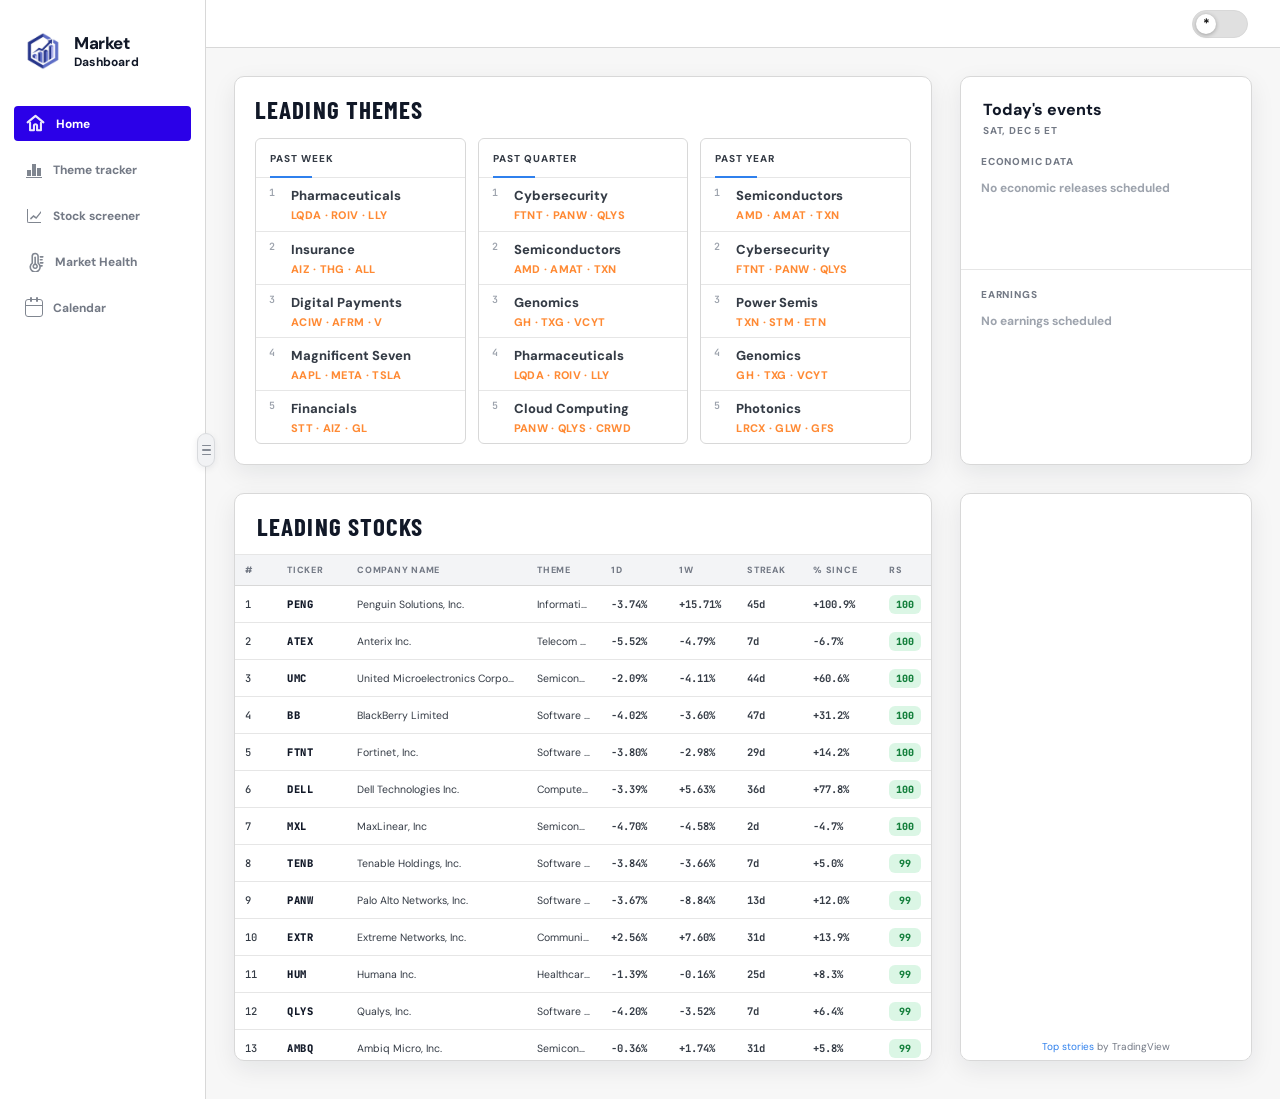
==== index.html @ 35fba8a3 "fix(screener): remove excluded tickers" ====
<!DOCTYPE html>
<html lang="en" data-theme="light">
<head>
<meta charset="UTF-8">
<meta name="viewport" content="width=device-width, initial-scale=1.0">
<meta name="google-site-verification" content="LbVttXAPUx-YQY3bLS6HI0AAT1cbwkWnc3Q8SJW52f8" />
<title>Market Dashboard</title>
<link rel="icon" type="image/x-icon" href="favicon.ico">
<link rel="icon" type="image/png" sizes="32x32" href="favicon-32x32.png">
<link rel="apple-touch-icon" sizes="180x180" href="apple-touch-icon.png">
<link href="https://fonts.googleapis.com/css2?family=Barlow+Condensed:wght@600;700&family=DM+Sans:opsz,wght@9..40,400;9..40,500;9..40,600;9..40,700;9..40,800&family=JetBrains+Mono:wght@400;500;600;700&display=swap" rel="stylesheet">
<script type="module" src="https://widgets.tradingview-widget.com/w/en/tv-ticker-tape.js"></script>
<script>
(function(){try{const t=localStorage.getItem('dashboardTheme');if(t)document.documentElement.setAttribute('data-theme',t);}catch(e){}})();
</script>
<style>
:root,[data-theme="dark"]{
  --bg:#050505;--shell:#000;--page:#0a0a0a;--card:#222;--card2:#242424;--card-hover:#292929;
  --bdr:#333;--bdr2:#2b2b2b;--bdr3:#3a3a3a;--t1:#f5f5f5;--t2:#c8c8c8;--t3:#8a8a8a;--t4:#5e5e5e;
  --accent:#2b00f5;--accent2:#2f80ed;--orange:#ff8a34;--green:#77e58a;--green2:#22c55e;--red:#ff5a66;--yellow:#c7f000;
  --shadow:rgba(0,0,0,.38);--chart-grid:#363636;
}
[data-theme="light"]{
  --bg:#f5f5f5;--shell:#ffffff;--page:#f7f7f7;--card:#ffffff;--card2:#ffffff;--card-hover:#fbfbfb;
  --bdr:#d8d8d8;--bdr2:#e6e6e6;--bdr3:#cfcfcf;--t1:#111827;--t2:#343b45;--t3:#737985;--t4:#9da3ad;
  --accent:#2b00e8;--accent2:#2f80ed;--orange:#ff8a34;--green:#22c55e;--green2:#15803d;--red:#ff3b4f;--yellow:#9ac400;
  --shadow:rgba(15,23,42,.08);--chart-grid:#e2e5e9;
}
:root,[data-theme="dark"]{--mobile-bg:#0a0a0a;--mobile-card:#111;--mobile-card-hover:#141414;--mobile-bdr:#1f1f1f;--mobile-bdr-hover:#333;--mobile-t1:#e8e8e8;--mobile-t2:#888;--mobile-t3:#666;--mobile-t4:#444}
[data-theme="light"]{--mobile-bg:#f7f7f8;--mobile-card:#fff;--mobile-card-hover:#f3f4f6;--mobile-bdr:#e5e7eb;--mobile-bdr-hover:#d1d5db;--mobile-t1:#111827;--mobile-t2:#4b5563;--mobile-t3:#6b7280;--mobile-t4:#9ca3af}
*{margin:0;padding:0;box-sizing:border-box}
html{background:var(--bg)}
body{min-height:100vh;background:var(--page);color:var(--t1);font-family:'DM Sans',-apple-system,BlinkMacSystemFont,sans-serif;font-size:12px;transition:background .2s,color .2s}
a{color:inherit;text-decoration:none}
button{font:inherit}
.app{display:grid;grid-template-columns:206px minmax(0,1fr);min-height:100vh;background:var(--page);transition:grid-template-columns .28s ease}
.sidebar{position:relative;background:var(--shell);border-right:1px solid var(--bdr);padding:32px 14px;display:flex;flex-direction:column;gap:36px;transition:padding .28s ease}
.brand{display:flex;align-items:center;gap:12px;padding:0 10px}
.brand-logo{width:38px;height:38px;border-radius:6px;object-fit:contain;flex:0 0 auto}
.brand-name{display:flex;flex-direction:column;color:var(--t1);line-height:1;max-width:120px;opacity:1;overflow:hidden;white-space:nowrap;transition:max-width .2s ease,opacity .16s ease,transform .2s ease}
.brand-name-main{font-size:17px;font-weight:800;letter-spacing:-.4px}
.brand-name-sub{font-size:12px;font-weight:700;letter-spacing:.2px;margin-top:4px}
.nav{display:flex;flex-direction:column;gap:11px}
.nav-link{position:relative;height:35px;border-radius:4px;display:flex;align-items:center;gap:10px;padding:0 11px;color:var(--t3);font-size:12px;font-weight:700;transition:background .15s,color .15s}
.nav-link:hover{background:var(--card-hover);color:var(--t1)}
.nav-link.active{background:var(--accent);color:#fff}
.nav-icon{width:18px;height:18px;position:relative;opacity:.9;flex:0 0 auto;color:currentColor}
.nav-icon.home{width:21px;height:21px;background:currentColor;-webkit-mask:url("data:image/svg+xml,%3Csvg xmlns='http://www.w3.org/2000/svg' viewBox='0 0 24 24' fill='none' stroke='black' stroke-width='2.4' stroke-linecap='round' stroke-linejoin='round'%3E%3Cpath d='M3 10.7 12 3.3l9 7.4'/%3E%3Cpath d='M5.8 11.2v8.5h4.4v-5a1.8 1.8 0 0 1 3.6 0v5h4.4v-8.5'/%3E%3C/svg%3E") center/contain no-repeat;mask:url("data:image/svg+xml,%3Csvg xmlns='http://www.w3.org/2000/svg' viewBox='0 0 24 24' fill='none' stroke='black' stroke-width='2.4' stroke-linecap='round' stroke-linejoin='round'%3E%3Cpath d='M3 10.7 12 3.3l9 7.4'/%3E%3Cpath d='M5.8 11.2v8.5h4.4v-5a1.8 1.8 0 0 1 3.6 0v5h4.4v-8.5'/%3E%3C/svg%3E") center/contain no-repeat}
.nav-icon.home:before,.nav-icon.home:after{content:none}
.nav-icon.theme:before{content:"";position:absolute;inset:2px 2px 3px;background:linear-gradient(currentColor,currentColor) 0 7px/4px 6px no-repeat,linear-gradient(currentColor,currentColor) 5px 1px/4px 12px no-repeat,linear-gradient(currentColor,currentColor) 10px 5px/4px 8px no-repeat}
.nav-icon.theme:after{content:"";position:absolute;left:1px;right:1px;bottom:1px;border-top:1.6px solid currentColor}
.nav-icon.stock:before{content:"";position:absolute;left:2px;top:2px;width:13px;height:13px;border-left:1.6px solid currentColor;border-bottom:1.6px solid currentColor;border-radius:0 0 0 2px}
.nav-icon.stock:after{content:"";position:absolute;left:5px;top:4px;width:11px;height:10px;background:currentColor;clip-path:polygon(0 78%,32% 44%,56% 65%,100% 6%,100% 25%,57% 86%,32% 64%,8% 93%)}
.nav-icon.health{width:20px;height:20px;background:currentColor;-webkit-mask:url("data:image/svg+xml,%3Csvg xmlns='http://www.w3.org/2000/svg' viewBox='0 0 24 24' fill='none' stroke='black' stroke-width='1.9' stroke-linecap='round' stroke-linejoin='round'%3E%3Cpath d='M8.7 13.3V5.2a3.5 3.5 0 0 1 7 0v8.1a5.9 5.9 0 1 1-7 0Z'/%3E%3Cpath d='M12.2 14.8V6.2'/%3E%3Cpath d='M12.2 14.8a2.35 2.35 0 1 0 .1 0'/%3E%3Cpath d='M18.4 5.8h3'/%3E%3Cpath d='M18.4 9.4h2.1'/%3E%3Cpath d='M18.4 13h3'/%3E%3Cpath d='M18.4 16.6h2.1'/%3E%3C/svg%3E") center/contain no-repeat;mask:url("data:image/svg+xml,%3Csvg xmlns='http://www.w3.org/2000/svg' viewBox='0 0 24 24' fill='none' stroke='black' stroke-width='1.9' stroke-linecap='round' stroke-linejoin='round'%3E%3Cpath d='M8.7 13.3V5.2a3.5 3.5 0 0 1 7 0v8.1a5.9 5.9 0 1 1-7 0Z'/%3E%3Cpath d='M12.2 14.8V6.2'/%3E%3Cpath d='M12.2 14.8a2.35 2.35 0 1 0 .1 0'/%3E%3Cpath d='M18.4 5.8h3'/%3E%3Cpath d='M18.4 9.4h2.1'/%3E%3Cpath d='M18.4 13h3'/%3E%3Cpath d='M18.4 16.6h2.1'/%3E%3C/svg%3E") center/contain no-repeat}
.nav-icon.health:before,.nav-icon.health:after{content:none}
.nav-icon.calendar{border:1.6px solid currentColor;border-radius:3px;box-sizing:border-box;margin:0}
.nav-icon.calendar:before{content:"";position:absolute;left:4px;top:-3px;width:2px;height:5px;border-radius:2px;background:currentColor;box-shadow:6px 0 currentColor}
.nav-icon.calendar:after{content:"";position:absolute;left:0;right:0;top:5px;border-top:1.6px solid currentColor}
.main{min-width:0;display:flex;flex-direction:column}
.topbar{height:48px;border-bottom:1px solid var(--bdr);background:var(--shell);display:flex;align-items:center;padding:0 32px;gap:24px}
.ticker-tape-wrap{flex:1;min-width:0;height:100%;display:flex;align-items:center;overflow:hidden}
.ticker-tape-wrap tv-ticker-tape{display:block}
.pill-toggle{position:relative;width:56px;height:28px;border-radius:999px;border:1px solid var(--bdr);cursor:pointer;background:#0f0f0f;transition:background .25s ease;flex-shrink:0}
[data-theme="light"] .pill-toggle{background:#e0e0e0}
.pill-toggle .knob{position:absolute;top:3px;width:20px;height:20px;border-radius:50%;background:#fff;display:flex;align-items:center;justify-content:center;font-size:12px;line-height:1;transition:left .25s ease;box-shadow:0 1px 4px rgba(0,0,0,.3);left:31px;color:#111}
[data-theme="light"] .pill-toggle .knob{left:3px}
.pill-toggle .knob::before{content:"*";font-weight:800;font-size:13px}
.content{padding:28px 28px 38px;max-width:1440px;width:100%;margin:0 auto}
.dashboard-grid{display:grid;grid-template-columns:minmax(0,1fr) 292px;gap:28px;align-items:stretch}
.main-col,.side-col{display:flex;flex-direction:column;gap:26px;min-width:0}
.summary-grid{height:100%}
.card{background:var(--card);border:1px solid var(--bdr);border-radius:10px;box-shadow:0 8px 24px var(--shadow);min-width:0}
.card-pad{padding:22px 22px 18px}
.card-title{font-size:16px;font-weight:800;letter-spacing:-.1px;color:var(--t1)}
.card-subtitle{font-size:10px;color:var(--t3);font-weight:700;text-transform:uppercase;letter-spacing:.8px;margin-top:4px}
.dashboard-section-title{font-family:'Barlow Condensed','DM Sans',sans-serif;font-size:25px;font-weight:700;line-height:1;text-transform:uppercase;letter-spacing:1.1px;color:var(--t1)}
.themes-card{height:100%;padding:20px;overflow:hidden}
.theme-period-grid{display:grid;grid-template-columns:repeat(3,minmax(0,1fr));gap:12px;margin-top:16px}
.theme-period{min-width:0;border:1px solid var(--bdr);border-radius:6px;background:var(--card2);overflow:hidden}
.theme-period-title{position:relative;padding:13px 14px 12px;color:var(--t2);font-size:10px;font-weight:800;letter-spacing:1px;text-transform:uppercase;border-bottom:1px solid var(--bdr2)}
.theme-period-title::after{content:"";position:absolute;left:14px;bottom:-1px;width:42px;height:2px;background:var(--accent2)}
.theme-list{display:flex;flex-direction:column}
.theme-row{display:grid;grid-template-columns:22px minmax(0,1fr);align-items:center;min-height:53px;padding:7px 13px;border-top:1px solid var(--bdr2)}
.theme-row:first-child{border-top:0}
.theme-row:hover{background:var(--card-hover)}
.theme-rank{align-self:start;padding-top:1px;color:var(--t4);font-family:'JetBrains Mono',monospace;font-size:10px;font-weight:600}
.theme-name{display:block;font-size:13px;font-weight:800;color:var(--t2);white-space:nowrap;overflow:hidden;text-overflow:ellipsis}
.theme-name:hover{color:var(--accent2)}
.theme-holdings{font-size:11px;font-weight:800;color:var(--orange);letter-spacing:.3px;margin-top:4px;white-space:nowrap;overflow:hidden;text-overflow:ellipsis}
.theme-holding:hover{color:var(--t1)}
.positive{color:var(--green2)}.negative{color:var(--red)}.neutral{color:var(--t3)}
.table-card{overflow:hidden}
.table-head{display:flex;align-items:center;justify-content:space-between;gap:14px;padding:20px 22px 15px;border-bottom:1px solid var(--bdr2)}
.stocks-shell{max-height:505px;overflow:auto}
.stocks-table{width:100%;border-collapse:collapse;table-layout:fixed}
.stocks-table th{position:sticky;top:0;background:#161616;z-index:2;color:var(--t3);font-size:9px;text-transform:uppercase;letter-spacing:.75px;text-align:left;font-weight:800;padding:9px 10px;border-bottom:1px solid var(--bdr)}
[data-theme="light"] .stocks-table th{background:#f3f4f6}
.stocks-table td{height:37px;padding:7px 10px;border-bottom:1px solid var(--bdr2);font-size:10.5px;color:var(--t2);vertical-align:middle}
.stocks-table tr:hover td{background:var(--card-hover)}
.rank{font-family:'JetBrains Mono',monospace;color:var(--t4);font-weight:500}
.ticker{font-family:'JetBrains Mono',monospace;color:var(--t1);font-weight:800;letter-spacing:.5px}
.ticker:hover{color:var(--accent2)}
.company-cell,.theme-cell{white-space:nowrap;overflow:hidden;text-overflow:ellipsis}
.mono{font-family:'JetBrains Mono',monospace;font-weight:700}
.rs-pill{display:inline-flex;align-items:center;justify-content:center;min-width:32px;border-radius:6px;padding:3px 7px;font-family:'JetBrains Mono',monospace;font-size:10px;font-weight:800;background:var(--bdr2);color:var(--t2)}
.rs-strong{background:rgba(34,197,94,.16);color:var(--green2)}
.rs-mid{background:rgba(148,163,184,.16);color:var(--t2)}
.rs-weak{background:rgba(255,90,102,.14);color:var(--red)}
.events-card{height:100%;min-height:278px;display:flex;flex-direction:column}
.events-section{padding:18px 20px;min-height:132px}
.events-section + .events-section{border-top:1px solid var(--bdr2)}
.events-label{font-size:10px;text-transform:uppercase;letter-spacing:.8px;font-weight:800;color:var(--t3);margin-bottom:12px}
.event-list{display:flex;flex-direction:column;gap:10px}
.event-list.earnings-grid{display:grid;grid-template-columns:repeat(3,minmax(0,1fr));column-gap:18px;row-gap:10px;align-items:start}
.earnings-column{display:flex;flex-direction:column;gap:10px;min-width:0}
.event-item{display:flex;align-items:center;gap:9px;color:var(--t2);font-weight:700;line-height:1.25}
.event-dot{width:7px;height:7px;border-radius:50%;background:var(--accent2);flex:0 0 auto}
.event-item.pre .event-dot{background:var(--orange)}
.event-item.post .event-dot{background:var(--accent2)}
.event-item.market .event-dot{background:var(--t3)}
.empty-state{color:var(--t4);font-size:12px;font-weight:700}
.news-card{min-height:430px;overflow:hidden;padding:0;align-self:stretch}
.news-widget-host,.news-widget-host .tradingview-widget-container{width:100%;height:100%}
.news-widget-host .tradingview-widget-container__widget{width:100%;height:calc(100% - 28px)}
.news-widget-host .tradingview-widget-copyright{height:28px;display:flex;align-items:center;justify-content:center;font-size:10px;color:var(--t3);background:var(--card)}
.news-widget-host .tradingview-widget-copyright a{color:var(--accent2);text-decoration:none}
.news-widget-host .trademark{margin-left:3px}
.loading{padding:24px;color:var(--t3);font-weight:700}
.mobile-landing{display:none}
.mobile-theme-toggle-wrap{display:flex;justify-content:flex-end;width:100%;max-width:520px;padding:20px 24px 0}
.mobile-theme-toggle{position:relative;width:56px;height:26px;border-radius:13px;border:1px solid var(--mobile-bdr);cursor:pointer;background:#000;transition:background .25s ease}
[data-theme="light"] .mobile-theme-toggle{background:#e0e0e0}
.mobile-theme-toggle .knob{position:absolute;top:2px;width:20px;height:20px;border-radius:50%;background:#fff;display:flex;align-items:center;justify-content:center;font-size:12px;line-height:1;transition:left .25s ease;box-shadow:0 1px 3px rgba(0,0,0,.3);left:32px;color:#111}
[data-theme="light"] .mobile-theme-toggle .knob{left:2px}
.mobile-theme-toggle .knob::before{content:"\263E"}
[data-theme="light"] .mobile-theme-toggle .knob::before{content:"\2600"}
.mobile-header{padding:48px 24px 16px;text-align:center;width:100%;max-width:520px}
.mobile-header h1{font-size:28px;font-weight:700;letter-spacing:2px;text-transform:uppercase;color:var(--mobile-t1)}
.mobile-grid{display:flex;flex-direction:column;gap:16px;padding:40px 24px;width:100%;max-width:520px}
.mobile-card{display:flex;align-items:center;gap:16px;padding:22px 24px;border-radius:14px;border:1px solid var(--mobile-bdr);background:var(--mobile-card);cursor:pointer;transition:all .2s ease;color:inherit}
[data-theme="light"] .mobile-card{box-shadow:0 1px 2px rgba(0,0,0,.04)}
.mobile-card:hover{border-color:var(--mobile-bdr-hover);background:var(--mobile-card-hover);transform:translateY(-2px);box-shadow:0 8px 30px rgba(0,0,0,.3)}
[data-theme="light"] .mobile-card:hover{box-shadow:0 4px 12px rgba(0,0,0,.08)}
.mobile-card-icon{width:48px;height:48px;border-radius:12px;display:flex;align-items:center;justify-content:center;font-size:22px;flex-shrink:0;background:var(--mobile-card-hover);border:1px solid var(--mobile-t4)}
.mobile-card-body{flex:1;min-width:0}
.mobile-card-title{font-size:15px;font-weight:700;letter-spacing:.3px;margin-bottom:3px;color:var(--mobile-t1)}
.mobile-card-desc{font-size:11px;color:var(--mobile-t3);line-height:1.4}
.mobile-card-arrow{color:var(--mobile-t4);font-size:18px;transition:color .2s,transform .2s}
.mobile-card:hover .mobile-card-arrow{color:var(--mobile-t2);transform:translateX(3px)}
.mobile-footer{margin-top:auto;padding:24px;text-align:center;font-size:10px;color:var(--mobile-t4);letter-spacing:.5px}
@media(max-width:1100px){
  .app{grid-template-columns:1fr}
  .sidebar{position:static;padding:0 18px;border-right:0;border-bottom:1px solid var(--bdr)}
  .brand{display:none}
  .nav{display:grid;grid-template-columns:repeat(5,minmax(0,1fr));gap:0;width:100%}
  .nav-link{height:46px;justify-content:center;gap:0;padding:0 8px;border-radius:0;background:transparent;color:#17375e;font-size:12.5px;font-weight:500}
  .nav-link:hover{background:transparent;color:#0b4f8a}
  .nav-link.active{background:transparent;color:#12345b;font-weight:700}
  .nav-link.active::after{content:"";position:absolute;left:50%;bottom:0;width:calc(100% - 28px);max-width:112px;height:3px;border-radius:2px 2px 0 0;background:#36a9f4;transform:translateX(-50%)}
  .nav-icon{display:none}
  .nav-link .sidebar-label{max-width:none;white-space:nowrap}
  [data-theme="dark"] .nav-link{background:transparent;color:#aebfd2}
  [data-theme="dark"] .nav-link:hover{background:transparent;color:#e5f1ff}
  [data-theme="dark"] .nav-link.active{background:transparent;color:#e5f1ff}
  .topbar{height:48px;padding:0 20px}
  .dashboard-grid{grid-template-columns:1fr}
  .side-col{display:block}
}
@media(max-width:760px){
  body{background:var(--mobile-bg);color:var(--mobile-t1)}
  .app{display:none}
  .mobile-landing{display:flex;min-height:100vh;flex-direction:column;align-items:center;background:var(--mobile-bg)}
}
</style>
<link rel="stylesheet" href="sidebar.css?v=20260710-mode2tabs">
<script src="sidebar.js"></script>
</head>
<body>
<div class="app">
  <aside class="sidebar" aria-label="Primary navigation">
    <a class="brand" href="index.html" aria-label="Market Dashboard">
      <img class="brand-logo" src="market-dashboard-logo.png" alt="">
      <span class="brand-name"><span class="brand-name-main">Market</span><span class="brand-name-sub">Dashboard</span></span>
    </a>
    <nav class="nav">
      <a class="nav-link active" href="index.html"><span class="nav-icon home"></span><span class="sidebar-label">Home</span></a>
      <a class="nav-link" href="rs.html"><span class="nav-icon theme"></span><span class="sidebar-label">Theme tracker</span></a>
      <a class="nav-link" href="screener.html"><span class="nav-icon stock"></span><span class="sidebar-label">Stock screener</span></a>
      <a class="nav-link" href="breadth.html"><span class="nav-icon health"></span><span class="sidebar-label">Market Health</span></a>
      <a class="nav-link" href="calendar.html"><span class="nav-icon calendar"></span><span class="sidebar-label">Calendar</span></a>
    </nav>
  </aside>

  <main class="main">
    <header class="topbar">
      <div class="ticker-tape-wrap" id="tickerTapeWrap"></div>
      <div class="pill-toggle" id="themeToggle" onclick="toggleTheme()" title="Toggle theme"><div class="knob"></div></div>
    </header>

    <section class="content">
      <div class="dashboard-grid">
        <div class="main-col">
          <section class="summary-grid" aria-label="Leading themes">
            <article class="card themes-card">
              <h2 class="dashboard-section-title">Leading Themes</h2>
              <div class="theme-period-grid">
                <section class="theme-period" aria-labelledby="pastWeekTitle">
                  <h3 class="theme-period-title" id="pastWeekTitle">Past Week</h3>
                  <div class="theme-list" id="weeklyThemes"><div class="loading">Loading themes...</div></div>
                </section>
                <section class="theme-period" aria-labelledby="pastQuarterTitle">
                  <h3 class="theme-period-title" id="pastQuarterTitle">Past Quarter</h3>
                  <div class="theme-list" id="quarterThemes"><div class="loading">Loading themes...</div></div>
                </section>
                <section class="theme-period" aria-labelledby="pastYearTitle">
                  <h3 class="theme-period-title" id="pastYearTitle">Past Year</h3>
                  <div class="theme-list" id="yearThemes"><div class="loading">Loading themes...</div></div>
                </section>
              </div>
            </article>
          </section>
        </div>

        <aside class="side-col">
          <section class="card events-card">
            <div class="card-pad" style="padding-bottom:0">
              <div class="card-title">Today's events</div>
              <div class="card-subtitle" id="todayLabel">Today</div>
            </div>
            <div class="events-section">
              <div class="events-label">Economic data</div>
              <div class="event-list" id="economicToday"><div class="empty-state">Loading events...</div></div>
            </div>
            <div class="events-section">
              <div class="events-label">Earnings</div>
              <div class="event-list" id="earningsToday"><div class="empty-state">Loading earnings...</div></div>
            </div>
          </section>

        </aside>

        <section class="card table-card">
          <div class="table-head">
            <h2 class="dashboard-section-title">Leading Stocks</h2>
          </div>
          <div class="stocks-shell">
            <table class="stocks-table">
              <colgroup>
                <col style="width:42px"><col style="width:70px"><col style="width:180px"><col><col style="width:68px"><col style="width:68px"><col style="width:66px"><col style="width:76px"><col style="width:52px">
              </colgroup>
              <thead><tr><th>#</th><th>Ticker</th><th>Company Name</th><th>Theme</th><th>1D</th><th>1W</th><th>Streak</th><th>% Since</th><th>RS</th></tr></thead>
              <tbody id="leadingStocks"><tr><td colspan="9" class="loading">Loading stocks...</td></tr></tbody>
            </table>
          </div>
        </section>

        <section class="card news-card" aria-label="Market news">
          <div class="news-widget-host" id="newsWidget"></div>
        </section>
      </div>
    </section>
  </main>
</div>

<div class="mobile-landing">
  <div class="mobile-theme-toggle-wrap">
    <div class="mobile-theme-toggle" onclick="toggleTheme()" title="Toggle theme"><div class="knob"></div></div>
  </div>

  <div class="mobile-header">
    <h1>Market Dashboard</h1>
  </div>

  <div class="mobile-grid">
    <a class="mobile-card" href="rs.html">
      <div class="mobile-card-icon">📊</div>
      <div class="mobile-card-body">
        <div class="mobile-card-title">Theme Tracker</div>
        <div class="mobile-card-desc">Track the leading themes and sectors</div>
      </div>
      <span class="mobile-card-arrow">→</span>
    </a>

    <a class="mobile-card" href="screener.html">
      <div class="mobile-card-icon">📈</div>
      <div class="mobile-card-body">
        <div class="mobile-card-title">Stock Screener</div>
        <div class="mobile-card-desc">Scan for the leading stocks in the market</div>
      </div>
      <span class="mobile-card-arrow">→</span>
    </a>

    <a class="mobile-card" href="breadth.html">
      <div class="mobile-card-icon">🌡️</div>
      <div class="mobile-card-body">
        <div class="mobile-card-title">Market Health</div>
        <div class="mobile-card-desc">Monitor market breadth and NAAIM exposure</div>
      </div>
      <span class="mobile-card-arrow">→</span>
    </a>

    <a class="mobile-card" href="calendar.html">
      <div class="mobile-card-icon">📅</div>
      <div class="mobile-card-body">
        <div class="mobile-card-title">Calendar</div>
        <div class="mobile-card-desc">View upcoming market events</div>
      </div>
      <span class="mobile-card-arrow">→</span>
    </a>
  </div>

  <div class="mobile-footer">Market Dashboard · Data from Yahoo Finance &amp; TradingView</div>
</div>

<script src="economic_calendar.js"></script>
<script>
let THEME_DATA=null,LEADER_DATA=null,HISTORY=null;
const HARD_EXCLUDED_TICKERS=new Set(['BAND','CWAN','TECH','AHR','LILA','LILAK','GOOG','MRX','OZK','SVC','UPBD','XMTR']);
const EXCLUDED_THEME_TICKERS=new Set(['EWZ']);

function pruneExcludedLeaderData(){
  if(LEADER_DATA&&Array.isArray(LEADER_DATA.e)){
    const before=LEADER_DATA.e.length;
    LEADER_DATA.e=LEADER_DATA.e.filter(e=>!HARD_EXCLUDED_TICKERS.has(String(e.t||'').toUpperCase()));
    if(LEADER_DATA.meta&&before!==LEADER_DATA.e.length){
      LEADER_DATA.meta.count=LEADER_DATA.e.length;
      LEADER_DATA.meta.universe=LEADER_DATA.e.length;
    }
  }
  if(HISTORY&&HISTORY.d){
    for(const tk of HARD_EXCLUDED_TICKERS)delete HISTORY.d[tk];
  }
}

function setTheme(theme){
  document.documentElement.setAttribute('data-theme',theme);
  try{localStorage.setItem('dashboardTheme',theme);}catch(e){}
  syncResponsiveDashboard();
}
function toggleTheme(){
  const current=document.documentElement.getAttribute('data-theme')||'light';
  setTheme(current==='dark'?'light':'dark');
}
function renderTickerTape(theme){
  const wrap=document.getElementById('tickerTapeWrap');
  if(!wrap)return;
  const tape=document.createElement('tv-ticker-tape');
  tape.setAttribute('symbols','BITSTAMP:BTCUSD,BITSTAMP:ETHUSD,AMEX:SPY,NASDAQ:QQQ,AMEX:DIA,AMEX:IWM,CAPITALCOM:DXY,CFI:WTI,CAPITALCOM:VIX');
  tape.setAttribute('line-chart-type','Baseline');
  tape.setAttribute('item-size','compact');
  tape.setAttribute('theme',theme==='dark'?'dark':'light');
  wrap.replaceChildren(tape);
}
function renderNewsWidget(theme){
  const host=document.getElementById('newsWidget');
  if(!host)return;
  const container=document.createElement('div');
  container.className='tradingview-widget-container';
  const widget=document.createElement('div');
  widget.className='tradingview-widget-container__widget';
  const copyright=document.createElement('div');
  copyright.className='tradingview-widget-copyright';
  copyright.innerHTML='<a href="https://www.tradingview.com/news/top-providers/tradingview/" rel="noopener nofollow" target="_blank"><span class="blue-text">Top stories</span></a><span class="trademark"> by TradingView</span>';
  const script=document.createElement('script');
  script.type='text/javascript';
  script.src='https://s3.tradingview.com/external-embedding/embed-widget-timeline.js';
  script.async=true;
  script.text=JSON.stringify({
    displayMode:'compact',
    feedMode:'all_symbols',
    colorTheme:theme==='dark'?'dark':'light',
    isTransparent:false,
    locale:'en',
    width:'100%',
    height:'100%'
  });
  container.append(widget,copyright,script);
  host.replaceChildren(container);
}
function esc(value){
  return String(value==null?'':value).replace(/[&<>"']/g,m=>({'&':'&amp;','<':'&lt;','>':'&gt;','"':'&quot;',"'":'&#039;'}[m]));
}
function isNum(v){return v!=null&&Number.isFinite(Number(v));}
function pctText(v,digits=1){
  if(!isNum(v))return '-';
  const n=Number(v);
  return (n>0?'+':'')+n.toFixed(digits)+'%';
}
function pctClass(v){return Number(v)>0?'positive':Number(v)<0?'negative':'neutral';}
function rsClass(rs){return rs>=90?'rs-strong':rs>=60?'rs-mid':'rs-weak';}
function profileUrl(ticker){return 'screener.html?profile='+encodeURIComponent(String(ticker||'').toUpperCase());}
function themeUrl(ticker){return 'rs.html?tab=profile&tk='+encodeURIComponent(String(ticker||'').toUpperCase());}
function todayEtIso(){
  const parts=new Intl.DateTimeFormat('en-US',{timeZone:'America/New_York',year:'numeric',month:'2-digit',day:'2-digit'}).formatToParts(new Date());
  const values=Object.fromEntries(parts.map(part=>[part.type,part.value]));
  return `${values.year}-${values.month}-${values.day}`;
}
function compactDate(dateText){
  const dt=new Date(`${dateText}T00:00:00`);
  if(Number.isNaN(dt.getTime()))return dateText||'Today';
  return dt.toLocaleDateString('en-US',{weekday:'short',month:'short',day:'numeric'});
}
function calendarItemsForDate(key,dateText){
  const data=window.ECONOMIC_CALENDAR_DATA||{};
  const direct=Array.isArray(data[key])?data[key]:[];
  const fromWeeks=Array.isArray(data.weeks)
    ? data.weeks.flatMap(week=>Array.isArray(week[key])?week[key]:[])
    : [];
  const seen=new Set();
  return direct.concat(fromWeeks).filter(item=>{
    if(!item||item.date!==dateText)return false;
    const id=[item.date,item.ticker||item.event||item.key||'',item.time||''].join('|');
    if(seen.has(id))return false;
    seen.add(id);
    return true;
  });
}
function minutesFromTimeLabel(value){
  const text=String(value||'').trim().toUpperCase();
  const match=text.match(/^(\d{1,2}):(\d{2})\s*(AM|PM)$/);
  if(!match)return null;
  let hours=Number(match[1]);
  const minutes=Number(match[2]);
  if(match[3]==='PM'&&hours!==12)hours+=12;
  if(match[3]==='AM'&&hours===12)hours=0;
  return hours*60+minutes;
}
function eventTimingClass(item){
  const label=String(item?.time||'').trim().toUpperCase();
  if(label==='BMO')return 'pre';
  if(label==='AMC')return 'post';
  const minutes=minutesFromTimeLabel(label);
  if(minutes==null)return 'pre';
  if(minutes>=9*60+30&&minutes<16*60)return 'market';
  return minutes<9*60+30?'pre':'post';
}
function eventTimingRank(item,marketRank=1){
  const timing=eventTimingClass(item);
  if(timing==='pre')return 0;
  if(timing==='post')return 2;
  return marketRank;
}
function renderEarningsItems(items){
  const columns=[[],[],[]];
  items.forEach((item,index)=>columns[index%3].push(item));
  return columns.map(column=>`<div class="earnings-column">${
    column.map(e=>`<a class="event-item earnings ${eventTimingClass(e)}" href="${profileUrl(e.ticker)}"><span class="event-dot"></span><span class="ticker">${esc(e.ticker)}</span></a>`).join('')
  }</div>`).join('');
}
function leaderSnapshotFor(ticker){
  const tk=String(ticker||'').trim().toUpperCase();
  return LEADER_DATA&&Array.isArray(LEADER_DATA.e)?LEADER_DATA.e.find(e=>e.t===tk):null;
}
function topHoldingsFor(theme){
  const holdings=String(theme.h||'').split(',').map(s=>s.trim().toUpperCase()).filter(Boolean);
  const grades=theme.hg||{};
  const gradeRank={g:0,s:1,b:2};
  return holdings
    .map((ticker,index)=>{
      const stock=leaderSnapshotFor(ticker);
      const rank=stock&&stock.w_rk!=null?Number(stock.w_rk):Infinity;
      const score=stock&&stock.w_rs!=null?Number(stock.w_rs):-Infinity;
      return {
        ticker,
        index,
        grade:grades[ticker]||'b',
        rank:Number.isFinite(rank)?rank:Infinity,
        score:Number.isFinite(score)?score:-Infinity
      };
    })
    .sort((a,b)=>
      (gradeRank[a.grade]??2)-(gradeRank[b.grade]??2) ||
      a.rank-b.rank ||
      b.score-a.score ||
      a.index-b.index
    )
    .slice(0,3)
    .map(item=>item.ticker);
}
function renderThemeList(targetId,items){
  const target=document.getElementById(targetId);
  if(!target)return;
  if(!items.length){
    target.innerHTML='<div class="loading">No theme data</div>';
    return;
  }
  target.innerHTML=items.map((theme,index)=>{
    const holdings=topHoldingsFor(theme);
    const holdingsHtml=holdings.length
      ? holdings.map(ticker=>`<a class="theme-holding" href="${profileUrl(ticker)}">${esc(ticker)}</a>`).join(' · ')
      : '-';
    return `<div class="theme-row">
      <div class="theme-rank">${index+1}</div>
      <div>
        <a class="theme-name" href="${themeUrl(theme.t)}" title="${esc(theme.n||theme.t)}">${esc(theme.n||theme.t)}</a>
        <div class="theme-holdings">${holdingsHtml}</div>
      </div>
    </div>`;
  }).join('');
}
function renderThemes(){
  const items=(THEME_DATA&&Array.isArray(THEME_DATA.e))
    ? THEME_DATA.e.filter(e=>!EXCLUDED_THEME_TICKERS.has(String(e.t||'').toUpperCase()))
    : [];
  const pastWeek=[...items].filter(e=>isNum(e.rk)).sort((a,b)=>Number(a.rk)-Number(b.rk)).slice(0,5);
  const pastQuarter=[...items].filter(e=>isNum(e.w_rk)).sort((a,b)=>Number(a.w_rk)-Number(b.w_rk)).slice(0,5);
  const pastYear=[...items].filter(e=>isNum(e.ytd)).sort((a,b)=>Number(b.ytd)-Number(a.ytd)).slice(0,5);
  renderThemeList('weeklyThemes',pastWeek);
  renderThemeList('quarterThemes',pastQuarter);
  renderThemeList('yearThemes',pastYear);
}
function getTop40Stats(tk,currentPrice){
  if(!HISTORY||!HISTORY.d||!HISTORY.d[tk])return {streak:null,pctSince:null};
  const te=HISTORY.d[tk].te;
  if(!te||!te.d||te.p==null)return {streak:null,pctSince:null};
  const dates=HISTORY.dates||[];
  let streak=0;
  for(let i=dates.length-1;i>=0;i--){
    if(dates[i]>=te.d)streak++;
    else break;
  }
  const pct=(isNum(currentPrice)&&Number(te.p)>0)?((Number(currentPrice)-Number(te.p))/Number(te.p)*100):null;
  return {streak,pctSince:pct};
}
function streakText(n){
  if(n==null||n<=0)return '-';
  if(n===1)return 'NEW';
  return n+'d';
}
function pctSinceText(pct,streak){
  if(pct==null||streak===1)return '-';
  return pctText(pct,1);
}
function renderStocks(){
  const tbody=document.getElementById('leadingStocks');
  const rows=(LEADER_DATA&&Array.isArray(LEADER_DATA.e)?LEADER_DATA.e:[])
    .filter(e=>isNum(e.w_rk))
    .sort((a,b)=>Number(a.w_rk)-Number(b.w_rk))
    .slice(0,40);
  if(!rows.length){
    tbody.innerHTML='<tr><td colspan="9" class="loading">No stock data</td></tr>';
    return;
  }
  tbody.innerHTML=rows.map(stock=>{
    const stats=getTop40Stats(stock.t,stock.p);
    return `<tr>
      <td class="rank">${esc(stock.w_rk)}</td>
      <td><a class="ticker" href="${profileUrl(stock.t)}">${esc(stock.t)}</a></td>
      <td class="company-cell" title="${esc(stock.n||'-')}">${esc(stock.n||'-')}</td>
      <td class="theme-cell" title="${esc(stock.th||'-')}">${esc(stock.th||'-')}</td>
      <td class="mono ${pctClass(stock.ch)}">${pctText(stock.ch,2)}</td>
      <td class="mono ${pctClass(stock.c5)}">${pctText(stock.c5,2)}</td>
      <td class="mono ${stats.streak===1?'positive':''}">${esc(streakText(stats.streak))}</td>
      <td class="mono ${pctClass(stats.pctSince)}">${esc(pctSinceText(stats.pctSince,stats.streak))}</td>
      <td><span class="rs-pill ${rsClass(stock.w_rs)}">${stock.w_rs!=null?esc(stock.w_rs):'-'}</span></td>
    </tr>`;
  }).join('');
}
function renderEvents(){
  const today=todayEtIso();
  document.getElementById('todayLabel').textContent=compactDate(today)+' ET';
  const econ=calendarItemsForDate('events',today)
    .sort((a,b)=>eventTimingRank(a)-eventTimingRank(b)||String(a.time||'').localeCompare(String(b.time||''))||String(a.event||'').localeCompare(String(b.event||'')));
  const earn=calendarItemsForDate('earnings_events',today)
    .sort((a,b)=>eventTimingRank(a)-eventTimingRank(b)||String(a.ticker||'').localeCompare(String(b.ticker||'')));
  document.getElementById('economicToday').innerHTML=econ.length
    ? econ.map(e=>`<div class="event-item ${eventTimingClass(e)}"><span class="event-dot"></span><span>${esc(e.event)}</span></div>`).join('')
    : '<div class="empty-state">No economic releases scheduled</div>';
  const earningsTarget=document.getElementById('earningsToday');
  earningsTarget.classList.toggle('earnings-grid',earn.length>1);
  earningsTarget.innerHTML=earn.length
    ? renderEarningsItems(earn)
    : '<div class="empty-state">No earnings scheduled</div>';
}
async function loadDashboard(){
  try{
    const [themeRes,leadersRes,histRes]=await Promise.all([
      fetch('data.json?_='+Date.now()),
      fetch('leaders.json?_='+Date.now()),
      fetch('leaders_score_history.json?_='+Date.now()).catch(()=>null)
    ]);
    if(themeRes.ok)THEME_DATA=await themeRes.json();
    if(leadersRes.ok)LEADER_DATA=await leadersRes.json();
    if(histRes&&histRes.ok){try{HISTORY=await histRes.json();}catch(e){HISTORY=null;}}
    pruneExcludedLeaderData();
    renderThemes();
    renderStocks();
    renderEvents();
  }catch(err){
    document.getElementById('weeklyThemes').innerHTML='<div class="loading">Unable to load dashboard data</div>';
    document.getElementById('quarterThemes').innerHTML='<div class="loading">Unable to load dashboard data</div>';
    document.getElementById('yearThemes').innerHTML='<div class="loading">Unable to load dashboard data</div>';
    document.getElementById('leadingStocks').innerHTML='<tr><td colspan="9" class="loading">Unable to load stock data</td></tr>';
    renderEvents();
  }
}
const mobileLandingQuery=window.matchMedia('(max-width:760px)');
let dashboardLoaded=false;
function syncResponsiveDashboard(){
  const theme=document.documentElement.getAttribute('data-theme')||'light';
  if(mobileLandingQuery.matches){
    document.getElementById('tickerTapeWrap')?.replaceChildren();
    document.getElementById('newsWidget')?.replaceChildren();
    return;
  }
  renderTickerTape(theme);
  renderNewsWidget(theme);
  if(!dashboardLoaded){
    dashboardLoaded=true;
    loadDashboard();
  }
}
if(mobileLandingQuery.addEventListener)mobileLandingQuery.addEventListener('change',syncResponsiveDashboard);
else mobileLandingQuery.addListener(syncResponsiveDashboard);
syncResponsiveDashboard();
</script>
</body>
</html>
---- sidebar.css ----
.global-sidebar{
  position:fixed;
  inset:0 auto 0 0;
  z-index:1000;
  width:206px;
  padding:32px 14px;
  display:flex;
  flex-direction:column;
  gap:36px;
  background:#fff;
  border-right:1px solid #d8d8d8;
  color:#111827;
  font-family:'DM Sans',-apple-system,BlinkMacSystemFont,sans-serif;
  transition:width .28s ease,padding .28s ease;
}
.global-brand{
  display:flex;
  align-items:center;
  gap:12px;
  padding:0 10px;
  color:inherit;
  text-decoration:none;
}
.global-brand-logo{
  width:38px;
  height:38px;
  border-radius:6px;
  object-fit:contain;
  flex:0 0 auto;
}
.global-brand-name{display:flex;flex-direction:column;line-height:1;max-width:120px;opacity:1;overflow:hidden;white-space:nowrap;transition:max-width .2s ease,opacity .16s ease,transform .2s ease}
.global-brand-name-main{font-size:17px;font-weight:800;letter-spacing:-.4px}
.global-brand-name-sub{font-size:12px;font-weight:700;letter-spacing:.2px;margin-top:4px}
.global-nav{display:flex;flex-direction:column;gap:11px}
.global-nav-link{
  height:35px;
  border-radius:4px;
  display:flex;
  align-items:center;
  gap:10px;
  padding:0 11px;
  color:#737985;
  font-size:12px;
  font-weight:700;
  text-decoration:none;
  transition:background .15s,color .15s;
  position:relative;
}
.sidebar-label{display:inline-block;max-width:140px;opacity:1;overflow:hidden;white-space:nowrap;transition:max-width .22s ease,opacity .16s ease,transform .22s ease}
.global-nav-link:hover{background:#f3f4f6;color:#111827}
.global-nav-link.active{background:#2b00e8;color:#fff}
.global-nav-icon{
  width:18px;
  height:18px;
  position:relative;
  opacity:.9;
  flex:0 0 auto;
  color:currentColor;
}
.global-nav-icon.home{width:21px;height:21px;background:currentColor;-webkit-mask:url("data:image/svg+xml,%3Csvg xmlns='http://www.w3.org/2000/svg' viewBox='0 0 24 24' fill='none' stroke='black' stroke-width='2.4' stroke-linecap='round' stroke-linejoin='round'%3E%3Cpath d='M3 10.7 12 3.3l9 7.4'/%3E%3Cpath d='M5.8 11.2v8.5h4.4v-5a1.8 1.8 0 0 1 3.6 0v5h4.4v-8.5'/%3E%3C/svg%3E") center/contain no-repeat;mask:url("data:image/svg+xml,%3Csvg xmlns='http://www.w3.org/2000/svg' viewBox='0 0 24 24' fill='none' stroke='black' stroke-width='2.4' stroke-linecap='round' stroke-linejoin='round'%3E%3Cpath d='M3 10.7 12 3.3l9 7.4'/%3E%3Cpath d='M5.8 11.2v8.5h4.4v-5a1.8 1.8 0 0 1 3.6 0v5h4.4v-8.5'/%3E%3C/svg%3E") center/contain no-repeat}
.global-nav-icon.home::before,.global-nav-icon.home::after{content:none}
.global-nav-icon.theme::before{content:"";position:absolute;inset:2px 2px 3px;background:linear-gradient(currentColor,currentColor) 0 7px/4px 6px no-repeat,linear-gradient(currentColor,currentColor) 5px 1px/4px 12px no-repeat,linear-gradient(currentColor,currentColor) 10px 5px/4px 8px no-repeat}
.global-nav-icon.theme::after{content:"";position:absolute;left:1px;right:1px;bottom:1px;border-top:1.6px solid currentColor}
.global-nav-icon.stock::before{content:"";position:absolute;left:2px;top:2px;width:13px;height:13px;border-left:1.6px solid currentColor;border-bottom:1.6px solid currentColor;border-radius:0 0 0 2px}
.global-nav-icon.stock::after{content:"";position:absolute;left:5px;top:4px;width:11px;height:10px;background:currentColor;clip-path:polygon(0 78%,32% 44%,56% 65%,100% 6%,100% 25%,57% 86%,32% 64%,8% 93%)}
.global-nav-icon.health{width:20px;height:20px;background:currentColor;-webkit-mask:url("data:image/svg+xml,%3Csvg xmlns='http://www.w3.org/2000/svg' viewBox='0 0 24 24' fill='none' stroke='black' stroke-width='1.9' stroke-linecap='round' stroke-linejoin='round'%3E%3Cpath d='M8.7 13.3V5.2a3.5 3.5 0 0 1 7 0v8.1a5.9 5.9 0 1 1-7 0Z'/%3E%3Cpath d='M12.2 14.8V6.2'/%3E%3Cpath d='M12.2 14.8a2.35 2.35 0 1 0 .1 0'/%3E%3Cpath d='M18.4 5.8h3'/%3E%3Cpath d='M18.4 9.4h2.1'/%3E%3Cpath d='M18.4 13h3'/%3E%3Cpath d='M18.4 16.6h2.1'/%3E%3C/svg%3E") center/contain no-repeat;mask:url("data:image/svg+xml,%3Csvg xmlns='http://www.w3.org/2000/svg' viewBox='0 0 24 24' fill='none' stroke='black' stroke-width='1.9' stroke-linecap='round' stroke-linejoin='round'%3E%3Cpath d='M8.7 13.3V5.2a3.5 3.5 0 0 1 7 0v8.1a5.9 5.9 0 1 1-7 0Z'/%3E%3Cpath d='M12.2 14.8V6.2'/%3E%3Cpath d='M12.2 14.8a2.35 2.35 0 1 0 .1 0'/%3E%3Cpath d='M18.4 5.8h3'/%3E%3Cpath d='M18.4 9.4h2.1'/%3E%3Cpath d='M18.4 13h3'/%3E%3Cpath d='M18.4 16.6h2.1'/%3E%3C/svg%3E") center/contain no-repeat}
.global-nav-icon.health::before,.global-nav-icon.health::after{content:none}
.global-nav-icon.calendar{border:1.6px solid currentColor;border-radius:3px;box-sizing:border-box}
.global-nav-icon.calendar::before{content:"";position:absolute;left:4px;top:-3px;width:2px;height:5px;border-radius:2px;background:currentColor;box-shadow:6px 0 currentColor}
.global-nav-icon.calendar::after{content:"";position:absolute;left:0;right:0;top:5px;border-top:1.6px solid currentColor}

body.global-shell{padding-left:206px;transition:padding-left .28s ease}

.sidebar-toggle{
  position:fixed;
  z-index:1100;
  left:197px;
  top:50%;
  width:18px;
  height:34px;
  padding:0;
  border:1px solid #303030;
  border-radius:9px;
  background:#171717;
  color:#777;
  display:flex;
  flex-direction:column;
  align-items:center;
  justify-content:center;
  gap:3px;
  cursor:pointer;
  box-shadow:0 2px 7px rgba(0,0,0,.2);
  transform:translateY(-50%);
  transition:left .28s ease,background .15s ease,box-shadow .15s ease;
}
.sidebar-toggle:hover{background:#222;color:#aaa;box-shadow:0 3px 9px rgba(0,0,0,.24)}
html[data-theme="light"] .sidebar-toggle{background:#f1f2f4;border-color:#d8dadd;color:#858b95;box-shadow:0 2px 7px rgba(15,23,42,.08)}
html[data-theme="light"] .sidebar-toggle:hover{background:#e7e9ec;color:#5f6671;box-shadow:0 3px 9px rgba(15,23,42,.11)}
.sidebar-toggle span{display:block;width:9px;height:1.5px;border-radius:2px;background:currentColor}
.sidebar-toggle:focus-visible{outline:2px solid #2f80ed;outline-offset:2px}

@media(min-width:1101px){
  html.sidebar-collapsed .global-sidebar{width:72px;padding-left:10px;padding-right:10px}
  html.sidebar-collapsed body.global-shell{padding-left:72px}
  html.sidebar-collapsed .global-brand{justify-content:center;padding-left:0;padding-right:0;gap:0}
  html.sidebar-collapsed .global-brand-name,
  html.sidebar-collapsed .sidebar .brand-name{max-width:0;opacity:0;transform:translateX(-6px);pointer-events:none}
  html.sidebar-collapsed .global-nav-link,
  html.sidebar-collapsed .sidebar .nav-link{justify-content:center;gap:0;padding-left:0;padding-right:0;background:transparent}
  html.sidebar-collapsed .global-nav-link.active,
  html.sidebar-collapsed .sidebar .nav-link.active{background:transparent;color:#2f80ed}
  html.sidebar-collapsed .global-nav-link.active::before,
  html.sidebar-collapsed .sidebar .nav-link.active::before{content:"";position:absolute;left:-10px;top:4px;width:3px;height:27px;border-radius:0 2px 2px 0;background:#2b00f5}
  html.sidebar-collapsed .sidebar-label{max-width:0;opacity:0;transform:translateX(-6px);pointer-events:none}
  html.sidebar-collapsed .sidebar-toggle{left:63px}

  html.sidebar-collapsed .app{grid-template-columns:72px minmax(0,1fr)}
  html.sidebar-collapsed .sidebar{padding-left:10px;padding-right:10px}
  html.sidebar-collapsed .sidebar .brand{justify-content:center;padding-left:0;padding-right:0;gap:0}
}

html[data-theme="dark"] .global-sidebar,
body[data-theme="dark"] .global-sidebar{
  background:#000;
  border-right-color:#333;
  color:#f5f5f5;
}
html[data-theme="dark"] .global-nav-link,
body[data-theme="dark"] .global-nav-link{color:#8a8a8a}
html[data-theme="dark"] .global-nav-link:hover,
body[data-theme="dark"] .global-nav-link:hover{background:#222;color:#f5f5f5}
html[data-theme="dark"] .global-nav-link.active,
body[data-theme="dark"] .global-nav-link.active{background:#2b00f5;color:#fff}

@media(max-width:1100px) and (min-width:761px){
  .sidebar-toggle{display:none}
  .global-sidebar{
    position:static;
    inset:auto;
    width:100%;
    height:auto;
    padding:0 18px;
    border-right:0;
    border-bottom:1px solid #d8d8d8;
  }
  .global-brand{display:none}
  .global-nav{
    display:grid;
    grid-template-columns:repeat(5,minmax(0,1fr));
    gap:0;
    width:100%;
  }
  .global-nav-link{height:46px;justify-content:center;gap:0;padding:0 8px;border-radius:0;background:transparent;color:#17375e;font-size:12.5px;font-weight:500}
  .global-nav-link:hover{background:transparent;color:#0b4f8a}
  .global-nav-link.active{background:transparent;color:#12345b;font-weight:700}
  .global-nav-link.active::after{content:"";position:absolute;left:50%;bottom:0;width:calc(100% - 28px);max-width:112px;height:3px;border-radius:2px 2px 0 0;background:#36a9f4;transform:translateX(-50%)}
  .global-nav-icon{display:none}
  .global-nav-link .sidebar-label{max-width:none;white-space:nowrap}
  html[data-theme="dark"] .global-sidebar,
  body[data-theme="dark"] .global-sidebar{border-bottom-color:#333}
  html[data-theme="dark"] .global-nav-link,
  body[data-theme="dark"] .global-nav-link{background:transparent;color:#aebfd2}
  html[data-theme="dark"] .global-nav-link:hover,
  body[data-theme="dark"] .global-nav-link:hover{background:transparent;color:#e5f1ff}
  html[data-theme="dark"] .global-nav-link.active,
  body[data-theme="dark"] .global-nav-link.active{background:transparent;color:#e5f1ff}
  body.global-shell{padding-left:0}
}
.mode-back{
  display:none;
  height:34px;
  min-width:34px;
  align-items:center;
  justify-content:center;
  border:1px solid #d8d8d8;
  border-radius:7px;
  background:#fff;
  color:#737985;
  font-size:18px;
  font-weight:800;
  line-height:1;
  text-decoration:none;
}
@media(max-width:1100px) and (min-width:761px){
  .mode-back{display:none}
}
@media(max-width:760px){
  .global-sidebar{display:none}
  body.global-shell{padding-left:0}
}
html[data-view="mobile"] .global-sidebar{display:none}
html[data-view="mobile"] body.global-shell{padding-left:0}
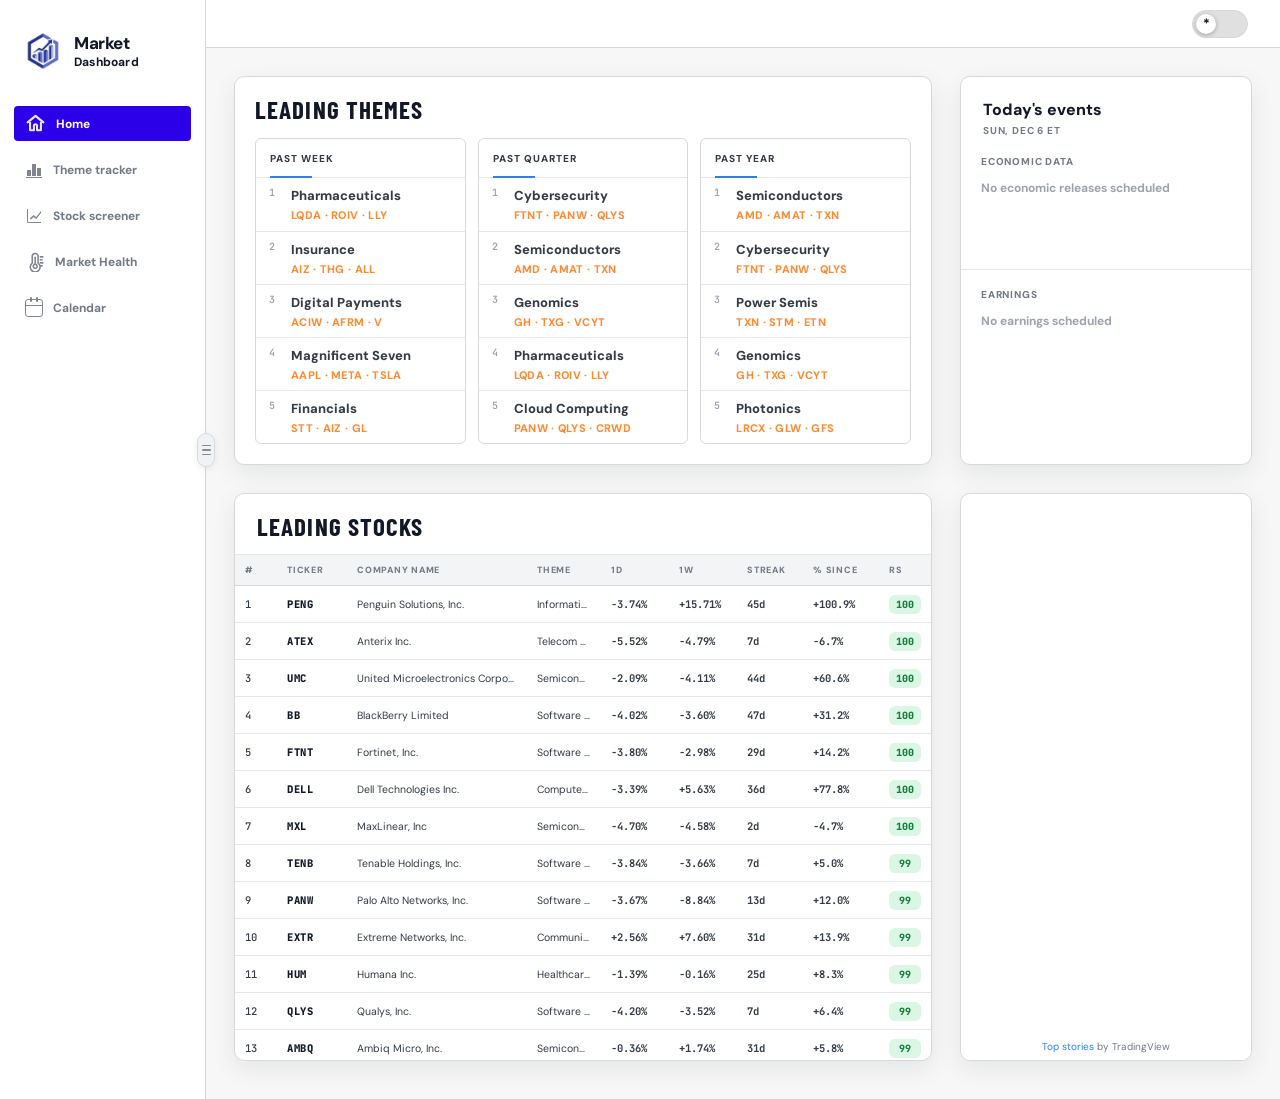
==== commit 72438d77: "fix(home): roll events at 7am SGT" ====
--- a/index.html
+++ b/index.html
@@ -390,10 +390,25 @@
 function rsClass(rs){return rs>=90?'rs-strong':rs>=60?'rs-mid':'rs-weak';}
 function profileUrl(ticker){return 'screener.html?profile='+encodeURIComponent(String(ticker||'').toUpperCase());}
 function themeUrl(ticker){return 'rs.html?tab=profile&tk='+encodeURIComponent(String(ticker||'').toUpperCase());}
-function todayEtIso(){
-  const parts=new Intl.DateTimeFormat('en-US',{timeZone:'America/New_York',year:'numeric',month:'2-digit',day:'2-digit'}).formatToParts(new Date());
+const EVENTS_TIME_ZONE='Asia/Singapore';
+const EVENTS_ROLLOVER_HOUR_SGT=7;
+const SGT_UTC_OFFSET_HOURS=8;
+function eventsDateIso(now=new Date()){
+  const shifted=new Date(now.getTime()-EVENTS_ROLLOVER_HOUR_SGT*60*60*1000);
+  const parts=new Intl.DateTimeFormat('en-US',{timeZone:EVENTS_TIME_ZONE,year:'numeric',month:'2-digit',day:'2-digit'}).formatToParts(shifted);
   const values=Object.fromEntries(parts.map(part=>[part.type,part.value]));
   return `${values.year}-${values.month}-${values.day}`;
+}
+function millisecondsUntilEventsRollover(now=new Date()){
+  const sgtNow=new Date(now.getTime()+SGT_UTC_OFFSET_HOURS*60*60*1000);
+  let next=Date.UTC(
+    sgtNow.getUTCFullYear(),
+    sgtNow.getUTCMonth(),
+    sgtNow.getUTCDate(),
+    EVENTS_ROLLOVER_HOUR_SGT
+  )-SGT_UTC_OFFSET_HOURS*60*60*1000;
+  if(next<=now.getTime())next+=24*60*60*1000;
+  return next-now.getTime()+100;
 }
 function compactDate(dateText){
   const dt=new Date(`${dateText}T00:00:00`);
@@ -557,7 +572,7 @@
   }).join('');
 }
 function renderEvents(){
-  const today=todayEtIso();
+  const today=eventsDateIso();
   document.getElementById('todayLabel').textContent=compactDate(today)+' ET';
   const econ=calendarItemsForDate('events',today)
     .sort((a,b)=>eventTimingRank(a)-eventTimingRank(b)||String(a.time||'').localeCompare(String(b.time||''))||String(a.event||'').localeCompare(String(b.event||'')));
@@ -571,6 +586,14 @@
   earningsTarget.innerHTML=earn.length
     ? renderEarningsItems(earn)
     : '<div class="empty-state">No earnings scheduled</div>';
+}
+let eventsRolloverTimer=null;
+function scheduleEventsRollover(){
+  clearTimeout(eventsRolloverTimer);
+  eventsRolloverTimer=setTimeout(()=>{
+    renderEvents();
+    scheduleEventsRollover();
+  },millisecondsUntilEventsRollover());
 }
 async function loadDashboard(){
   try{
@@ -613,6 +636,7 @@
 if(mobileLandingQuery.addEventListener)mobileLandingQuery.addEventListener('change',syncResponsiveDashboard);
 else mobileLandingQuery.addListener(syncResponsiveDashboard);
 syncResponsiveDashboard();
+scheduleEventsRollover();
 </script>
 </body>
 </html>
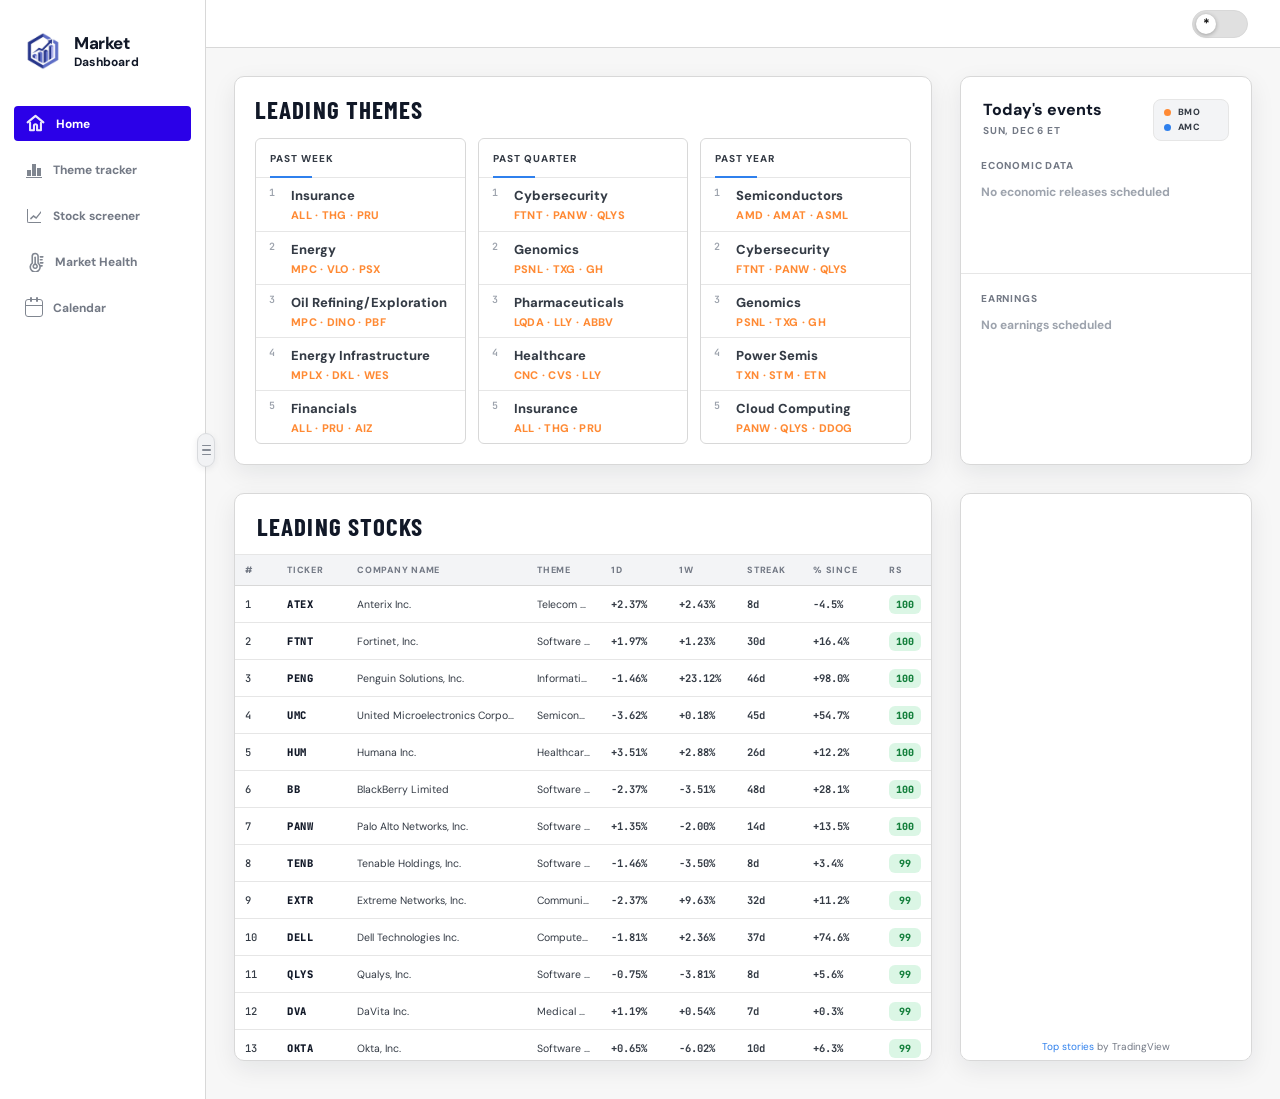
==== commit c7ba1011: "feat(home): add earnings timing legend" ====
--- a/index.html
+++ b/index.html
@@ -107,6 +107,13 @@
 .rs-mid{background:rgba(148,163,184,.16);color:var(--t2)}
 .rs-weak{background:rgba(255,90,102,.14);color:var(--red)}
 .events-card{height:100%;min-height:278px;display:flex;flex-direction:column}
+.events-head{display:flex;align-items:flex-start;justify-content:space-between;gap:12px}
+.events-legend{display:grid;gap:6px;min-width:76px;padding:8px 10px;border:1px solid var(--bdr2);border-radius:8px;background:#171717}
+[data-theme="light"] .events-legend{background:#f3f4f6}
+.events-legend-item{display:flex;align-items:center;gap:7px;color:var(--t2);font-size:9px;font-weight:800;line-height:1;text-transform:uppercase;letter-spacing:.45px;white-space:nowrap}
+.events-legend-dot{width:7px;height:7px;border-radius:50%;flex:0 0 auto}
+.events-legend-dot.pre{background:var(--orange)}
+.events-legend-dot.post{background:var(--accent2)}
 .events-section{padding:18px 20px;min-height:132px}
 .events-section + .events-section{border-top:1px solid var(--bdr2)}
 .events-label{font-size:10px;text-transform:uppercase;letter-spacing:.8px;font-weight:800;color:var(--t3);margin-bottom:12px}
@@ -223,9 +230,15 @@
 
         <aside class="side-col">
           <section class="card events-card">
-            <div class="card-pad" style="padding-bottom:0">
-              <div class="card-title">Today's events</div>
-              <div class="card-subtitle" id="todayLabel">Today</div>
+            <div class="card-pad events-head" style="padding-bottom:0">
+              <div>
+                <div class="card-title">Today's events</div>
+                <div class="card-subtitle" id="todayLabel">Today</div>
+              </div>
+              <div class="events-legend" aria-label="Earnings timing legend">
+                <span class="events-legend-item"><span class="events-legend-dot pre"></span>BMO</span>
+                <span class="events-legend-item"><span class="events-legend-dot post"></span>AMC</span>
+              </div>
             </div>
             <div class="events-section">
               <div class="events-label">Economic data</div>
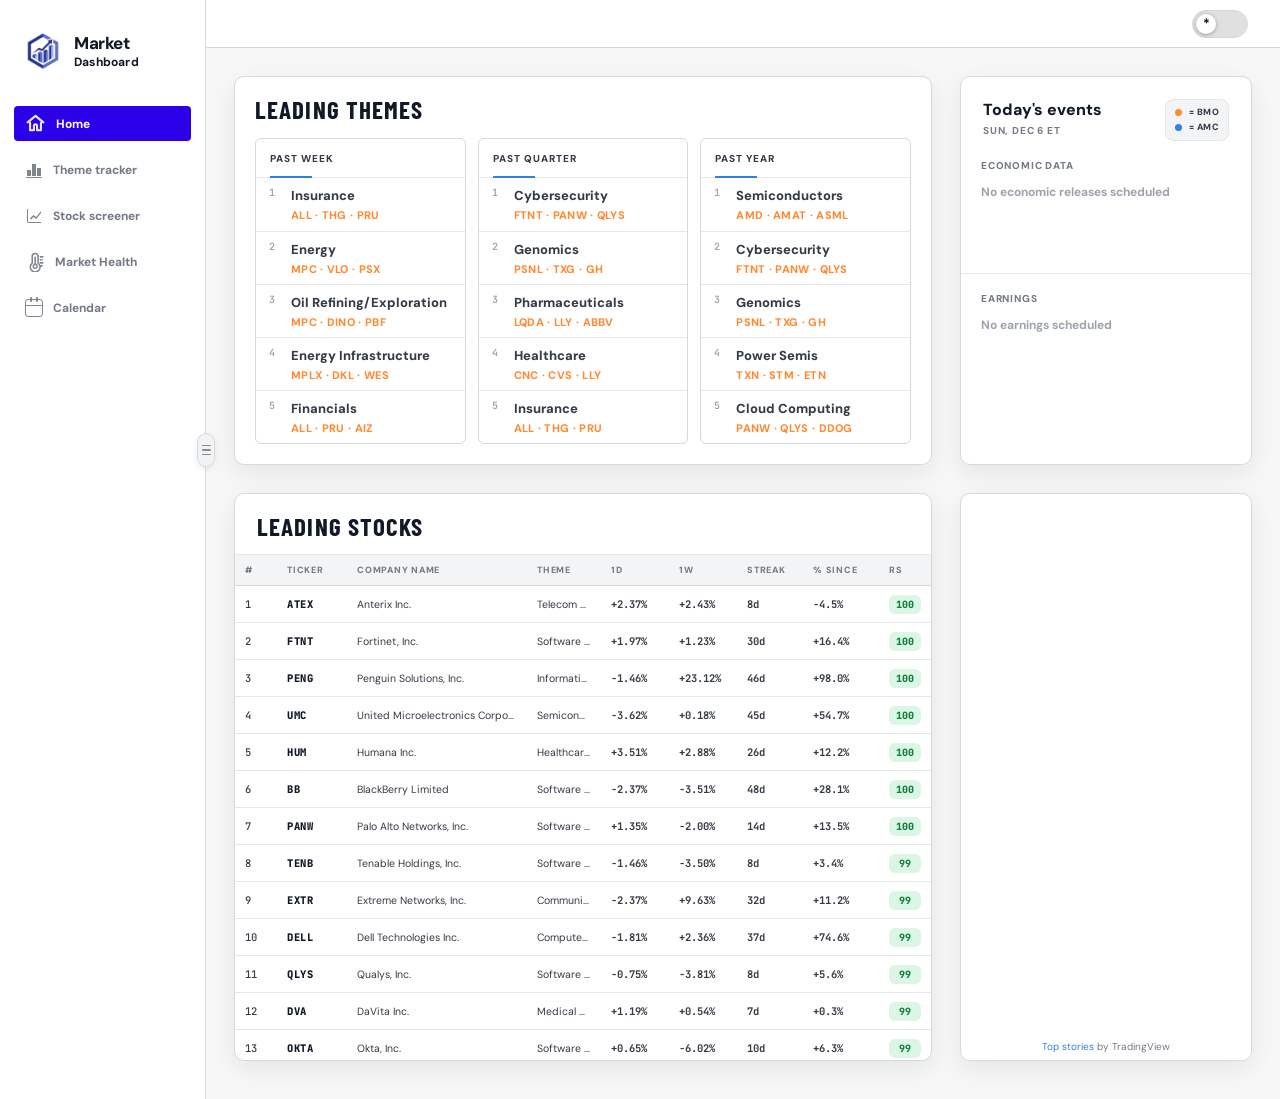
==== commit c8daefa5: "style(home): tighten event legend" ====
--- a/index.html
+++ b/index.html
@@ -108,7 +108,7 @@
 .rs-weak{background:rgba(255,90,102,.14);color:var(--red)}
 .events-card{height:100%;min-height:278px;display:flex;flex-direction:column}
 .events-head{display:flex;align-items:flex-start;justify-content:space-between;gap:12px}
-.events-legend{display:grid;gap:6px;min-width:76px;padding:8px 10px;border:1px solid var(--bdr2);border-radius:8px;background:#171717}
+.events-legend{display:inline-grid;width:max-content;gap:6px;padding:8px 9px;border:1px solid var(--bdr2);border-radius:8px;background:#171717}
 [data-theme="light"] .events-legend{background:#f3f4f6}
 .events-legend-item{display:flex;align-items:center;gap:7px;color:var(--t2);font-size:9px;font-weight:800;line-height:1;text-transform:uppercase;letter-spacing:.45px;white-space:nowrap}
 .events-legend-dot{width:7px;height:7px;border-radius:50%;flex:0 0 auto}
@@ -236,8 +236,8 @@
                 <div class="card-subtitle" id="todayLabel">Today</div>
               </div>
               <div class="events-legend" aria-label="Earnings timing legend">
-                <span class="events-legend-item"><span class="events-legend-dot pre"></span>BMO</span>
-                <span class="events-legend-item"><span class="events-legend-dot post"></span>AMC</span>
+                <span class="events-legend-item"><span class="events-legend-dot pre"></span>= BMO</span>
+                <span class="events-legend-item"><span class="events-legend-dot post"></span>= AMC</span>
               </div>
             </div>
             <div class="events-section">
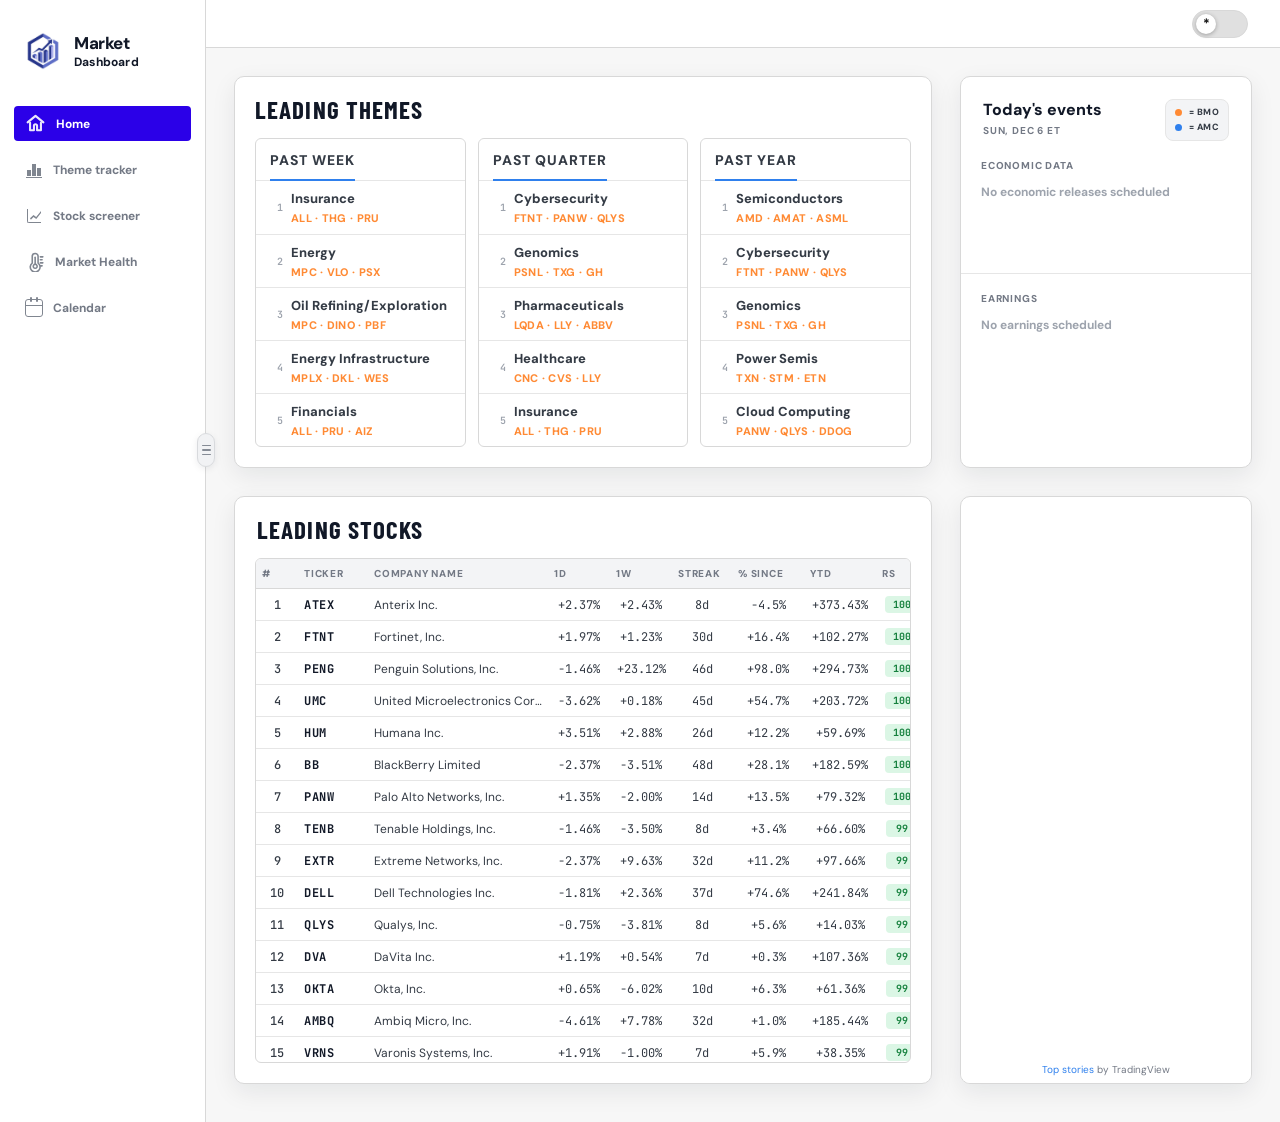
==== commit adbbd5f3: "style(home): align dashboard sections" ====
--- a/index.html
+++ b/index.html
@@ -77,32 +77,34 @@
 .themes-card{height:100%;padding:20px;overflow:hidden}
 .theme-period-grid{display:grid;grid-template-columns:repeat(3,minmax(0,1fr));gap:12px;margin-top:16px}
 .theme-period{min-width:0;border:1px solid var(--bdr);border-radius:6px;background:var(--card2);overflow:hidden}
-.theme-period-title{position:relative;padding:13px 14px 12px;color:var(--t2);font-size:10px;font-weight:800;letter-spacing:1px;text-transform:uppercase;border-bottom:1px solid var(--bdr2)}
-.theme-period-title::after{content:"";position:absolute;left:14px;bottom:-1px;width:42px;height:2px;background:var(--accent2)}
+.theme-period-title{padding:13px 14px 12px;color:var(--t2);font-size:14px;font-weight:800;line-height:1.15;letter-spacing:1px;text-transform:uppercase;border-bottom:1px solid var(--bdr2)}
+.theme-period-title span{position:relative;display:inline-block}
+.theme-period-title span::after{content:"";position:absolute;left:0;bottom:-13px;width:100%;height:2px;background:var(--accent2)}
 .theme-list{display:flex;flex-direction:column}
 .theme-row{display:grid;grid-template-columns:22px minmax(0,1fr);align-items:center;min-height:53px;padding:7px 13px;border-top:1px solid var(--bdr2)}
 .theme-row:first-child{border-top:0}
 .theme-row:hover{background:var(--card-hover)}
-.theme-rank{align-self:start;padding-top:1px;color:var(--t4);font-family:'JetBrains Mono',monospace;font-size:10px;font-weight:600}
+.theme-rank{align-self:center;justify-self:center;color:var(--t4);font-family:'JetBrains Mono',monospace;font-size:10px;font-weight:600;text-align:center}
 .theme-name{display:block;font-size:13px;font-weight:800;color:var(--t2);white-space:nowrap;overflow:hidden;text-overflow:ellipsis}
 .theme-name:hover{color:var(--accent2)}
 .theme-holdings{font-size:11px;font-weight:800;color:var(--orange);letter-spacing:.3px;margin-top:4px;white-space:nowrap;overflow:hidden;text-overflow:ellipsis}
 .theme-holding:hover{color:var(--t1)}
 .positive{color:var(--green2)}.negative{color:var(--red)}.neutral{color:var(--t3)}
-.table-card{overflow:hidden}
-.table-head{display:flex;align-items:center;justify-content:space-between;gap:14px;padding:20px 22px 15px;border-bottom:1px solid var(--bdr2)}
-.stocks-shell{max-height:505px;overflow:auto}
+.table-card{overflow:hidden;padding:20px}
+.table-head{display:flex;align-items:center;justify-content:space-between;gap:14px;padding:0 2px 16px}
+.stocks-shell{max-height:505px;overflow:auto;border:1px solid var(--bdr);border-radius:6px}
 .stocks-table{width:100%;border-collapse:collapse;table-layout:fixed}
-.stocks-table th{position:sticky;top:0;background:#161616;z-index:2;color:var(--t3);font-size:9px;text-transform:uppercase;letter-spacing:.75px;text-align:left;font-weight:800;padding:9px 10px;border-bottom:1px solid var(--bdr)}
+.stocks-table th{position:sticky;top:0;background:#161616;z-index:2;color:var(--t3);font-size:10px;text-transform:uppercase;letter-spacing:.8px;text-align:left;font-weight:800;padding:8px 6px;border-bottom:1px solid var(--bdr);white-space:nowrap}
 [data-theme="light"] .stocks-table th{background:#f3f4f6}
-.stocks-table td{height:37px;padding:7px 10px;border-bottom:1px solid var(--bdr2);font-size:10.5px;color:var(--t2);vertical-align:middle}
+.stocks-table td{padding:7px 6px;border-bottom:1px solid var(--bdr2);font-size:12px;color:var(--t2);vertical-align:middle}
 .stocks-table tr:hover td{background:var(--card-hover)}
-.rank{font-family:'JetBrains Mono',monospace;color:var(--t4);font-weight:500}
-.ticker{font-family:'JetBrains Mono',monospace;color:var(--t1);font-weight:800;letter-spacing:.5px}
+.rank{font-family:'JetBrains Mono',monospace;color:var(--t4);font-size:11px;font-weight:500;text-align:center}
+.ticker{font-family:'JetBrains Mono',monospace;color:var(--t1);font-size:12px;font-weight:700;letter-spacing:.5px}
 .ticker:hover{color:var(--accent2)}
-.company-cell,.theme-cell{white-space:nowrap;overflow:hidden;text-overflow:ellipsis}
-.mono{font-family:'JetBrains Mono',monospace;font-weight:700}
-.rs-pill{display:inline-flex;align-items:center;justify-content:center;min-width:32px;border-radius:6px;padding:3px 7px;font-family:'JetBrains Mono',monospace;font-size:10px;font-weight:800;background:var(--bdr2);color:var(--t2)}
+.company-cell,.theme-cell{font-size:11px;white-space:nowrap;overflow:hidden;text-overflow:ellipsis}
+.mono{font-family:'JetBrains Mono',monospace;font-size:11px}
+.metric-col{text-align:center}
+.rs-pill{display:inline-flex;align-items:center;justify-content:center;min-width:32px;border-radius:4px;padding:2px 8px;font-family:'JetBrains Mono',monospace;font-size:10px;font-weight:700;background:var(--bdr2);color:var(--t2)}
 .rs-strong{background:rgba(34,197,94,.16);color:var(--green2)}
 .rs-mid{background:rgba(148,163,184,.16);color:var(--t2)}
 .rs-weak{background:rgba(255,90,102,.14);color:var(--red)}
@@ -212,15 +214,15 @@
               <h2 class="dashboard-section-title">Leading Themes</h2>
               <div class="theme-period-grid">
                 <section class="theme-period" aria-labelledby="pastWeekTitle">
-                  <h3 class="theme-period-title" id="pastWeekTitle">Past Week</h3>
+                  <h3 class="theme-period-title" id="pastWeekTitle"><span>Past Week</span></h3>
                   <div class="theme-list" id="weeklyThemes"><div class="loading">Loading themes...</div></div>
                 </section>
                 <section class="theme-period" aria-labelledby="pastQuarterTitle">
-                  <h3 class="theme-period-title" id="pastQuarterTitle">Past Quarter</h3>
+                  <h3 class="theme-period-title" id="pastQuarterTitle"><span>Past Quarter</span></h3>
                   <div class="theme-list" id="quarterThemes"><div class="loading">Loading themes...</div></div>
                 </section>
                 <section class="theme-period" aria-labelledby="pastYearTitle">
-                  <h3 class="theme-period-title" id="pastYearTitle">Past Year</h3>
+                  <h3 class="theme-period-title" id="pastYearTitle"><span>Past Year</span></h3>
                   <div class="theme-list" id="yearThemes"><div class="loading">Loading themes...</div></div>
                 </section>
               </div>
@@ -259,10 +261,10 @@
           <div class="stocks-shell">
             <table class="stocks-table">
               <colgroup>
-                <col style="width:42px"><col style="width:70px"><col style="width:180px"><col><col style="width:68px"><col style="width:68px"><col style="width:66px"><col style="width:76px"><col style="width:52px">
+                <col style="width:42px"><col style="width:70px"><col style="width:180px"><col><col style="width:62px"><col style="width:62px"><col style="width:60px"><col style="width:72px"><col style="width:72px"><col style="width:52px">
               </colgroup>
-              <thead><tr><th>#</th><th>Ticker</th><th>Company Name</th><th>Theme</th><th>1D</th><th>1W</th><th>Streak</th><th>% Since</th><th>RS</th></tr></thead>
-              <tbody id="leadingStocks"><tr><td colspan="9" class="loading">Loading stocks...</td></tr></tbody>
+              <thead><tr><th class="metric-col">#</th><th>Ticker</th><th>Company Name</th><th>Theme</th><th class="metric-col">1D</th><th class="metric-col">1W</th><th class="metric-col">Streak</th><th class="metric-col">% Since</th><th class="metric-col">YTD</th><th class="metric-col">RS</th></tr></thead>
+              <tbody id="leadingStocks"><tr><td colspan="10" class="loading">Loading stocks...</td></tr></tbody>
             </table>
           </div>
         </section>
@@ -566,7 +568,7 @@
     .sort((a,b)=>Number(a.w_rk)-Number(b.w_rk))
     .slice(0,40);
   if(!rows.length){
-    tbody.innerHTML='<tr><td colspan="9" class="loading">No stock data</td></tr>';
+    tbody.innerHTML='<tr><td colspan="10" class="loading">No stock data</td></tr>';
     return;
   }
   tbody.innerHTML=rows.map(stock=>{
@@ -576,11 +578,12 @@
       <td><a class="ticker" href="${profileUrl(stock.t)}">${esc(stock.t)}</a></td>
       <td class="company-cell" title="${esc(stock.n||'-')}">${esc(stock.n||'-')}</td>
       <td class="theme-cell" title="${esc(stock.th||'-')}">${esc(stock.th||'-')}</td>
-      <td class="mono ${pctClass(stock.ch)}">${pctText(stock.ch,2)}</td>
-      <td class="mono ${pctClass(stock.c5)}">${pctText(stock.c5,2)}</td>
-      <td class="mono ${stats.streak===1?'positive':''}">${esc(streakText(stats.streak))}</td>
-      <td class="mono ${pctClass(stats.pctSince)}">${esc(pctSinceText(stats.pctSince,stats.streak))}</td>
-      <td><span class="rs-pill ${rsClass(stock.w_rs)}">${stock.w_rs!=null?esc(stock.w_rs):'-'}</span></td>
+      <td class="mono metric-col ${pctClass(stock.ch)}">${pctText(stock.ch,2)}</td>
+      <td class="mono metric-col ${pctClass(stock.c5)}">${pctText(stock.c5,2)}</td>
+      <td class="mono metric-col ${stats.streak===1?'positive':''}">${esc(streakText(stats.streak))}</td>
+      <td class="mono metric-col ${pctClass(stats.pctSince)}">${esc(pctSinceText(stats.pctSince,stats.streak))}</td>
+      <td class="mono metric-col ${pctClass(stock.ytd)}">${pctText(stock.ytd,2)}</td>
+      <td class="metric-col"><span class="rs-pill ${rsClass(stock.w_rs)}">${stock.w_rs!=null?esc(stock.w_rs):'-'}</span></td>
     </tr>`;
   }).join('');
 }
@@ -626,7 +629,7 @@
     document.getElementById('weeklyThemes').innerHTML='<div class="loading">Unable to load dashboard data</div>';
     document.getElementById('quarterThemes').innerHTML='<div class="loading">Unable to load dashboard data</div>';
     document.getElementById('yearThemes').innerHTML='<div class="loading">Unable to load dashboard data</div>';
-    document.getElementById('leadingStocks').innerHTML='<tr><td colspan="9" class="loading">Unable to load stock data</td></tr>';
+    document.getElementById('leadingStocks').innerHTML='<tr><td colspan="10" class="loading">Unable to load stock data</td></tr>';
     renderEvents();
   }
 }
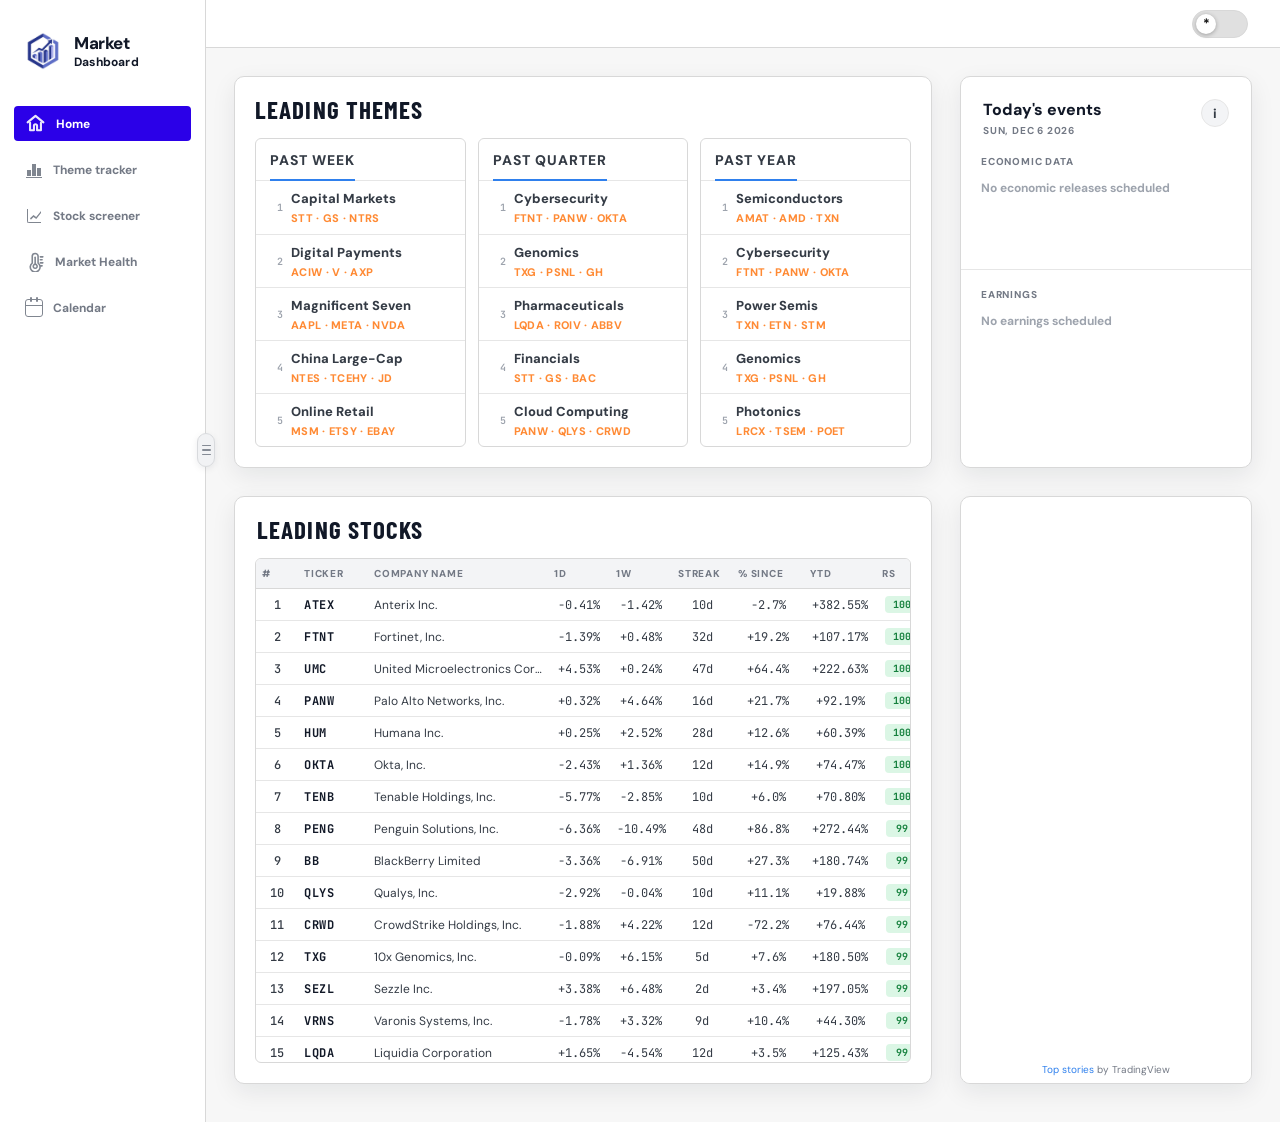
==== commit e8f5fe8e: "feat(home): refine events tile" ====
--- a/index.html
+++ b/index.html
@@ -110,8 +110,14 @@
 .rs-weak{background:rgba(255,90,102,.14);color:var(--red)}
 .events-card{height:100%;min-height:278px;display:flex;flex-direction:column}
 .events-head{display:flex;align-items:flex-start;justify-content:space-between;gap:12px}
-.events-legend{display:inline-grid;width:max-content;gap:6px;padding:8px 9px;border:1px solid var(--bdr2);border-radius:8px;background:#171717}
+.events-legend{position:relative;flex:0 0 auto;width:28px;height:28px;padding:0;overflow:hidden;border:1px solid var(--bdr2);border-radius:50%;background:#171717;color:var(--t2);cursor:pointer;transition:width .26s cubic-bezier(.22,.8,.26,1),border-radius .2s ease,box-shadow .2s ease}
 [data-theme="light"] .events-legend{background:#f3f4f6}
+.events-legend:hover,.events-legend:focus-visible,.events-legend.is-open{width:82px;border-radius:8px;box-shadow:0 4px 14px var(--shadow)}
+.events-legend:focus-visible{outline:2px solid var(--bdr3);outline-offset:2px}
+.events-legend-icon{position:absolute;inset:0;display:flex;align-items:center;justify-content:center;font-family:'DM Sans',sans-serif;font-size:13px;font-weight:800;color:var(--t2);transition:opacity .14s ease,transform .2s ease}
+.events-legend-content{position:absolute;top:50%;left:9px;display:grid;gap:5px;width:64px;opacity:0;transform:translate(7px,-50%);transition:opacity .16s ease .05s,transform .22s ease;pointer-events:none}
+.events-legend:hover .events-legend-icon,.events-legend:focus-visible .events-legend-icon,.events-legend.is-open .events-legend-icon{opacity:0;transform:scale(.75)}
+.events-legend:hover .events-legend-content,.events-legend:focus-visible .events-legend-content,.events-legend.is-open .events-legend-content{opacity:1;transform:translate(0,-50%)}
 .events-legend-item{display:flex;align-items:center;gap:7px;color:var(--t2);font-size:9px;font-weight:800;line-height:1;text-transform:uppercase;letter-spacing:.45px;white-space:nowrap}
 .events-legend-dot{width:7px;height:7px;border-radius:50%;flex:0 0 auto}
 .events-legend-dot.pre{background:var(--orange)}
@@ -121,6 +127,13 @@
 .events-label{font-size:10px;text-transform:uppercase;letter-spacing:.8px;font-weight:800;color:var(--t3);margin-bottom:12px}
 .event-list{display:flex;flex-direction:column;gap:10px}
 .event-list.earnings-grid{display:grid;grid-template-columns:repeat(3,minmax(0,1fr));column-gap:18px;row-gap:10px;align-items:start}
+.event-list.is-scrollable{overflow-y:auto;overscroll-behavior:contain;scrollbar-width:thin;scrollbar-color:var(--bdr3) transparent;padding-right:4px}
+.event-list.is-scrollable::-webkit-scrollbar{width:5px}
+.event-list.is-scrollable::-webkit-scrollbar-thumb{background:var(--bdr3);border-radius:999px}
+#economicToday .event-item,#earningsToday .event-item{min-height:16px}
+#economicToday.is-scrollable{max-height:68px}
+#earningsToday.is-scrollable{max-height:120px}
+#economicToday .event-item>span:last-child{min-width:0;overflow:hidden;text-overflow:ellipsis;white-space:nowrap}
 .earnings-column{display:flex;flex-direction:column;gap:10px;min-width:0}
 .event-item{display:flex;align-items:center;gap:9px;color:var(--t2);font-weight:700;line-height:1.25}
 .event-dot{width:7px;height:7px;border-radius:50%;background:var(--accent2);flex:0 0 auto}
@@ -237,10 +250,13 @@
                 <div class="card-title">Today's events</div>
                 <div class="card-subtitle" id="todayLabel">Today</div>
               </div>
-              <div class="events-legend" aria-label="Earnings timing legend">
-                <span class="events-legend-item"><span class="events-legend-dot pre"></span>= BMO</span>
-                <span class="events-legend-item"><span class="events-legend-dot post"></span>= AMC</span>
-              </div>
+              <button class="events-legend" id="eventsLegend" type="button" aria-label="Show earnings timing legend: orange equals BMO, blue equals AMC" aria-expanded="false">
+                <span class="events-legend-icon" aria-hidden="true">i</span>
+                <span class="events-legend-content" aria-hidden="true">
+                  <span class="events-legend-item"><span class="events-legend-dot pre"></span>= BMO</span>
+                  <span class="events-legend-item"><span class="events-legend-dot post"></span>= AMC</span>
+                </span>
+              </button>
             </div>
             <div class="events-section">
               <div class="events-label">Economic data</div>
@@ -425,10 +441,17 @@
   if(next<=now.getTime())next+=24*60*60*1000;
   return next-now.getTime()+100;
 }
-function compactDate(dateText){
-  const dt=new Date(`${dateText}T00:00:00`);
+function eventsDisplayDate(dateText){
+  const match=String(dateText||'').match(/^(\d{4})-(\d{2})-(\d{2})$/);
+  if(!match)return dateText||'Today';
+  const year=Number(match[1]);
+  const month=Number(match[2]);
+  const day=Number(match[3]);
+  const dt=new Date(Date.UTC(year,month-1,day));
   if(Number.isNaN(dt.getTime()))return dateText||'Today';
-  return dt.toLocaleDateString('en-US',{weekday:'short',month:'short',day:'numeric'});
+  const weekdays=['SUN','MON','TUES','WEDS','THURS','FRI','SAT'];
+  const months=['JAN','FEB','MARCH','APRIL','MAY','JUNE','JULY','AUGUST','SEPT','OCT','NOV','DEC'];
+  return `${weekdays[dt.getUTCDay()]}, ${months[month-1]} ${day} ${year}`;
 }
 function calendarItemsForDate(key,dateText){
   const data=window.ECONOMIC_CALENDAR_DATA||{};
@@ -589,19 +612,43 @@
 }
 function renderEvents(){
   const today=eventsDateIso();
-  document.getElementById('todayLabel').textContent=compactDate(today)+' ET';
+  document.getElementById('todayLabel').textContent=eventsDisplayDate(today);
   const econ=calendarItemsForDate('events',today)
     .sort((a,b)=>eventTimingRank(a)-eventTimingRank(b)||String(a.time||'').localeCompare(String(b.time||''))||String(a.event||'').localeCompare(String(b.event||'')));
   const earn=calendarItemsForDate('earnings_events',today)
     .sort((a,b)=>eventTimingRank(a)-eventTimingRank(b)||String(a.ticker||'').localeCompare(String(b.ticker||'')));
-  document.getElementById('economicToday').innerHTML=econ.length
-    ? econ.map(e=>`<div class="event-item ${eventTimingClass(e)}"><span class="event-dot"></span><span>${esc(e.event)}</span></div>`).join('')
+  const economicTarget=document.getElementById('economicToday');
+  economicTarget.classList.toggle('is-scrollable',econ.length>3);
+  economicTarget.innerHTML=econ.length
+    ? econ.map(e=>`<div class="event-item ${eventTimingClass(e)}"><span class="event-dot"></span><span title="${esc(e.event)}">${esc(e.event)}</span></div>`).join('')
     : '<div class="empty-state">No economic releases scheduled</div>';
   const earningsTarget=document.getElementById('earningsToday');
   earningsTarget.classList.toggle('earnings-grid',earn.length>1);
+  earningsTarget.classList.toggle('is-scrollable',earn.length>15);
   earningsTarget.innerHTML=earn.length
     ? renderEarningsItems(earn)
     : '<div class="empty-state">No earnings scheduled</div>';
+}
+function initEventsLegend(){
+  const legend=document.getElementById('eventsLegend');
+  if(!legend)return;
+  const setOpen=open=>{
+    legend.classList.toggle('is-open',open);
+    legend.setAttribute('aria-expanded',String(open));
+  };
+  legend.addEventListener('click',event=>{
+    event.stopPropagation();
+    setOpen(!legend.classList.contains('is-open'));
+  });
+  legend.addEventListener('keydown',event=>{
+    if(event.key==='Escape'){
+      setOpen(false);
+      legend.blur();
+    }
+  });
+  document.addEventListener('click',event=>{
+    if(!legend.contains(event.target))setOpen(false);
+  });
 }
 let eventsRolloverTimer=null;
 function scheduleEventsRollover(){
@@ -653,6 +700,7 @@
 else mobileLandingQuery.addListener(syncResponsiveDashboard);
 syncResponsiveDashboard();
 scheduleEventsRollover();
+initEventsLegend();
 </script>
 </body>
 </html>
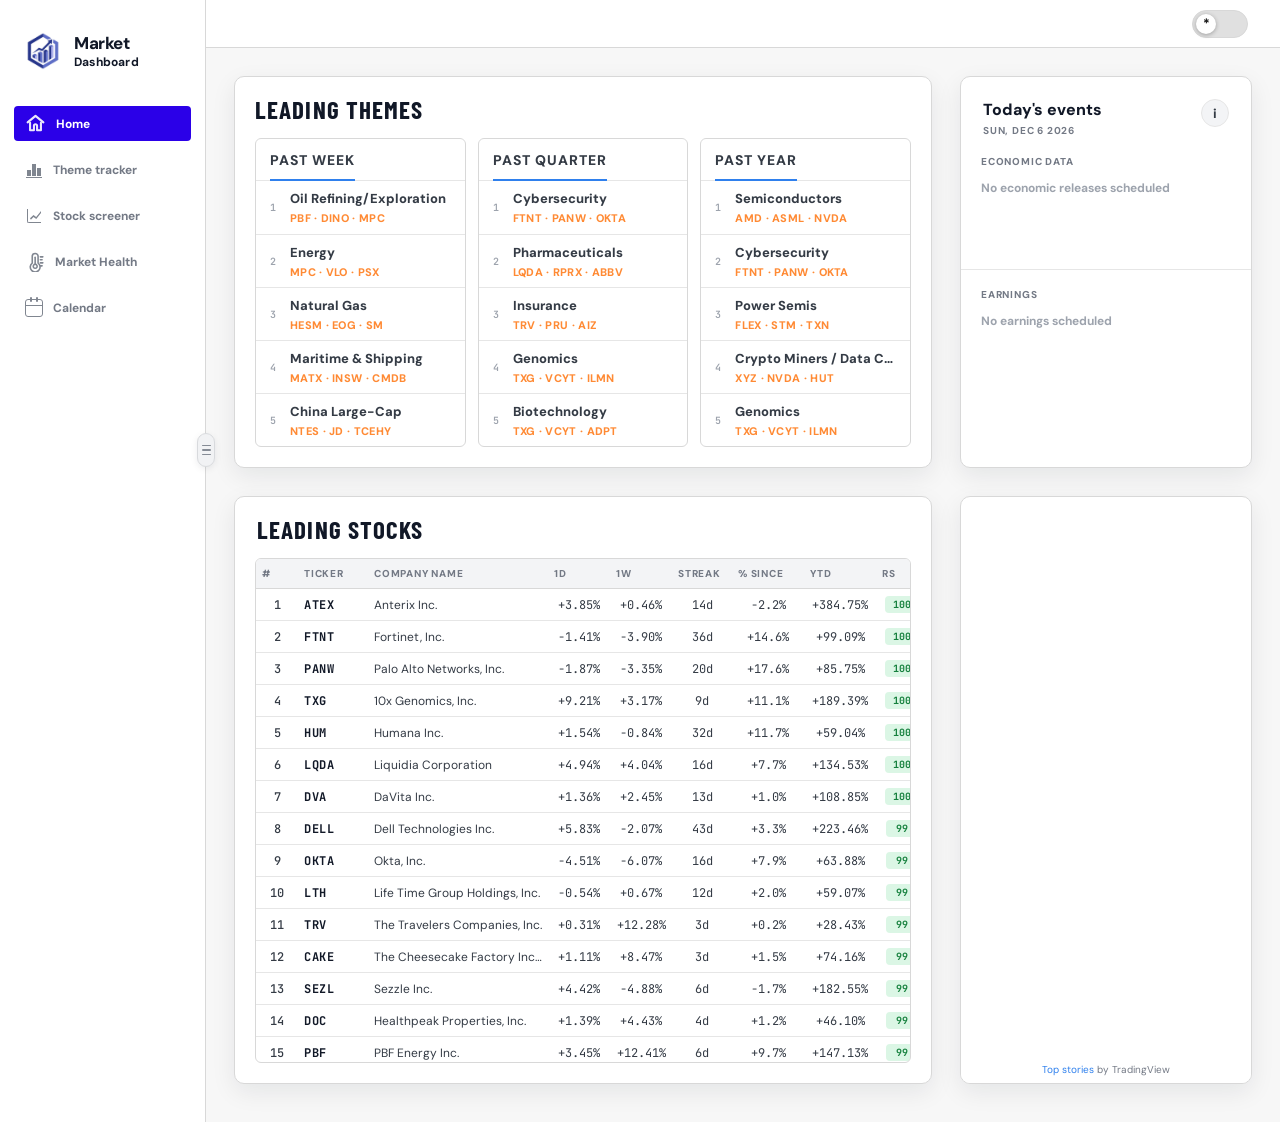
==== commit 2f355124: "fix: balance leading theme rank spacing" ====
--- a/index.html
+++ b/index.html
@@ -81,7 +81,7 @@
 .theme-period-title span{position:relative;display:inline-block}
 .theme-period-title span::after{content:"";position:absolute;left:0;bottom:-13px;width:100%;height:2px;background:var(--accent2)}
 .theme-list{display:flex;flex-direction:column}
-.theme-row{display:grid;grid-template-columns:22px minmax(0,1fr);align-items:center;min-height:53px;padding:7px 13px;border-top:1px solid var(--bdr2)}
+.theme-row{display:grid;grid-template-columns:34px minmax(0,1fr);align-items:center;min-height:53px;padding:7px 13px 7px 0;border-top:1px solid var(--bdr2)}
 .theme-row:first-child{border-top:0}
 .theme-row:hover{background:var(--card-hover)}
 .theme-rank{align-self:center;justify-self:center;color:var(--t4);font-family:'JetBrains Mono',monospace;font-size:10px;font-weight:600;text-align:center}
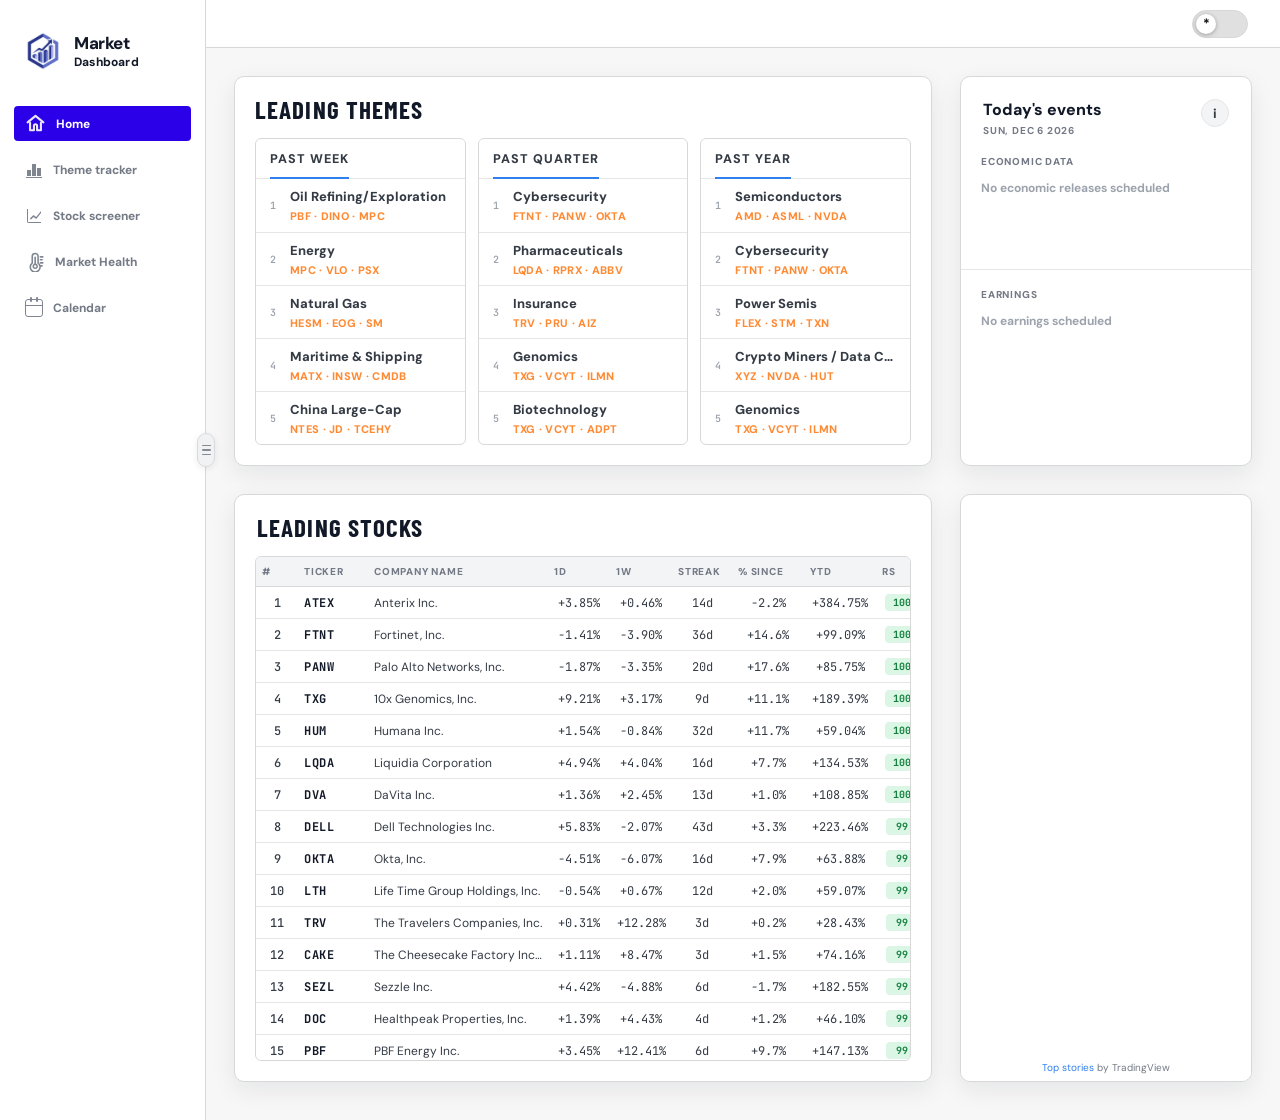
==== commit 770cdc2d: "style: reduce theme period heading size" ====
--- a/index.html
+++ b/index.html
@@ -77,7 +77,7 @@
 .themes-card{height:100%;padding:20px;overflow:hidden}
 .theme-period-grid{display:grid;grid-template-columns:repeat(3,minmax(0,1fr));gap:12px;margin-top:16px}
 .theme-period{min-width:0;border:1px solid var(--bdr);border-radius:6px;background:var(--card2);overflow:hidden}
-.theme-period-title{padding:13px 14px 12px;color:var(--t2);font-size:14px;font-weight:800;line-height:1.15;letter-spacing:1px;text-transform:uppercase;border-bottom:1px solid var(--bdr2)}
+.theme-period-title{padding:13px 14px 12px;color:var(--t2);font-size:12.6px;font-weight:800;line-height:1.15;letter-spacing:1px;text-transform:uppercase;border-bottom:1px solid var(--bdr2)}
 .theme-period-title span{position:relative;display:inline-block}
 .theme-period-title span::after{content:"";position:absolute;left:0;bottom:-13px;width:100%;height:2px;background:var(--accent2)}
 .theme-list{display:flex;flex-direction:column}
